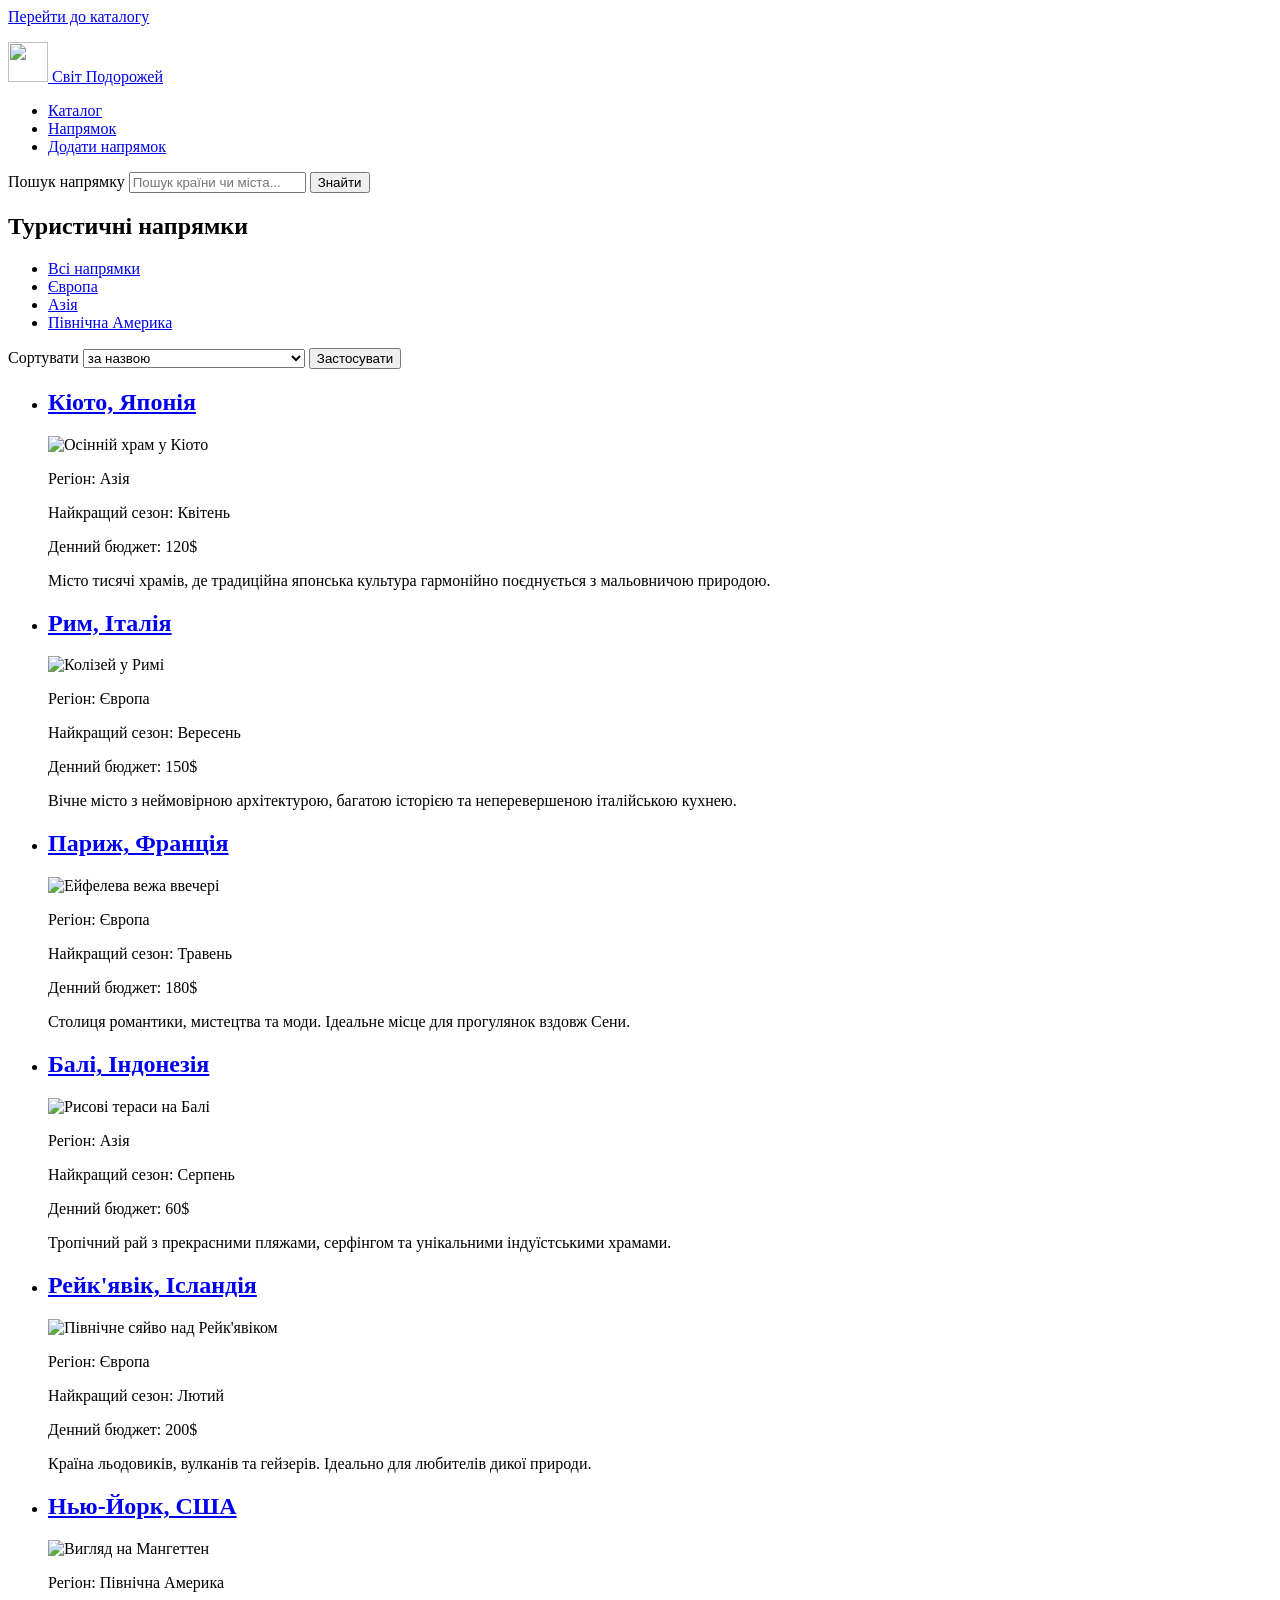
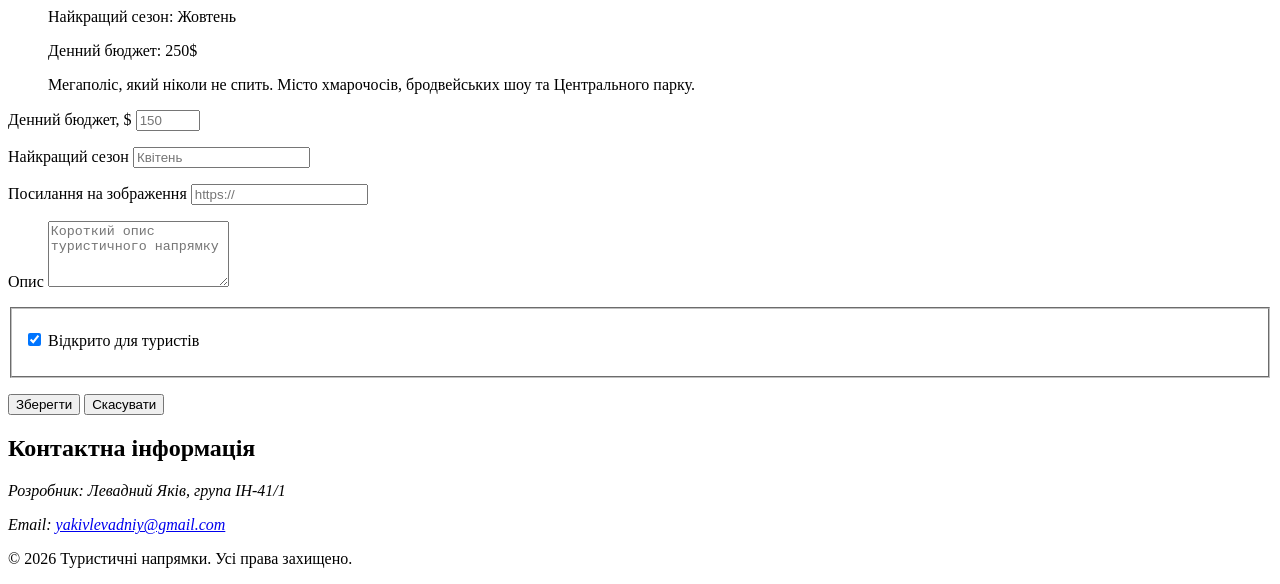
==== index.html @ 0e12ce42 "Лабораторна робота: Туристичні напрямки, Левадний Яків, ІН-41/1" ====
<!DOCTYPE html>
<html lang="uk">
<head>
    <meta charset="UTF-8">
    <title>Туристичні напрямки</title>
</head>
<body>
    <a href="#catalog">Перейти до каталогу</a>

    <header>
        <p>
            <a href="#catalog">
                <img src="images/logo.svg" width="40" height="40" alt="">
                Світ Подорожей
            </a>
        </p>

        <nav aria-label="Основна навігація">
            <ul>
                <li><a href="#catalog">Каталог</a></li>
                <li><a href="#item">Напрямок</a></li>
                <li><a href="#add">Додати напрямок</a></li>
            </ul>
        </nav>

        <search>
            <form action="#catalog" method="get" role="search">
                <label for="search">Пошук напрямку</label>
                <input 
                  id="search" 
                  name="q" 
                  type="search" 
                  placeholder="Пошук країни чи міста..." 
                  maxlength="80"
                >
                <button type="submit">Знайти</button>
            </form>
        </search>
    </header>

    <main>
        <section id="catalog" aria-labelledby="catalog-title">
            <h1 id="catalog-title">Туристичні напрямки</h1>

            <nav aria-label="Категорії каталогу">
                <ul>
                    <li><a href="#catalog" aria-current="page">Всі напрямки</a></li>
                    <li><a href="#catalog">Європа</a></li>
                    <li><a href="#catalog">Азія</a></li>
                    <li><a href="#catalog">Північна Америка</a></li>
                </ul>
            </nav>

            <form action="#catalog" method="get">
                <label for="sort">Сортувати</label>
                <select id="sort" name="sort">
                    <option value="name" selected>за назвою</option>
                    <option value="price-asc">за бюджетом: спочатку дешевші</option>
                    <option value="price-desc">за бюджетом: спочатку дорожчі</option>
                </select>
                <button type="submit">Застосувати</button>
            </form>

            <ul>
                <li>
                    <article>
                        <h2>
                            <a href="#item">Кіото, Японія</a>
                        </h2>
                        <p>
                            <img src="images/kyoto.svg" width="320" height="210" alt="Осінній храм у Кіото">
                        </p>
                        <p>Регіон: Азія</p>
                        <p>Найкращий сезон: <time datetime="2027-04">Квітень</time></p>
                        <p>Денний бюджет: <data value="120">120$</data></p>
                        <p>Місто тисячі храмів, де традиційна японська культура гармонійно поєднується з мальовничою природою.</p>
                    </article>
                </li>
                <li>
                    <article>
                        <h2>
                            <a href="#item">Рим, Італія</a>
                        </h2>
                        <p>
                            <img src="images/rome.svg" width="320" height="210" alt="Колізей у Римі">
                        </p>
                        <p>Регіон: Європа</p>
                        <p>Найкращий сезон: <time datetime="2027-09">Вересень</time></p>
                        <p>Денний бюджет: <data value="150">150$</data></p>
                        <p>Вічне місто з неймовірною архітектурою, багатою історією та неперевершеною італійською кухнею.</p>
                    </article>
                </li>
                <li>
                    <article>
                        <h2>
                            <a href="#item">Париж, Франція</a>
                        </h2>
                        <p>
                            <img src="images/paris.svg" width="320" height="210" alt="Ейфелева вежа ввечері">
                        </p>
                        <p>Регіон: Європа</p>
                        <p>Найкращий сезон: <time datetime="2027-05">Травень</time></p>
                        <p>Денний бюджет: <data value="180">180$</data></p>
                        <p>Столиця романтики, мистецтва та моди. Ідеальне місце для прогулянок вздовж Сени.</p>
                    </article>
                </li>
                <li>
                    <article>
                        <h2>
                            <a href="#item">Балі, Індонезія</a>
                        </h2>
                        <p>
                            <img src="images/bali.svg" width="320" height="210" alt="Рисові тераси на Балі">
                        </p>
                        <p>Регіон: Азія</p>
                        <p>Найкращий сезон: <time datetime="2027-08">Серпень</time></p>
                        <p>Денний бюджет: <data value="60">60$</data></p>
                        <p>Тропічний рай з прекрасними пляжами, серфінгом та унікальними індуїстськими храмами.</p>
                    </article>
                </li>
                <li>
                    <article>
                        <h2>
                            <a href="#item">Рейк'явік, Ісландія</a>
                        </h2>
                        <p>
                            <img src="images/reykjavik.svg" width="320" height="210" alt="Північне сяйво над Рейк'явіком">
                        </p>
                        <p>Регіон: Європа</p>
                        <p>Найкращий сезон: <time datetime="2027-02">Лютий</time></p>
                        <p>Денний бюджет: <data value="200">200$</data></p>
                        <p>Країна льодовиків, вулканів та гейзерів. Ідеально для любителів дикої природи.</p>
                    </article>
                </li>
                <li>
                    <article>
                        <h2>
                            <a href="#item">Нью-Йорк, США</a>
                        </h2>
                        <p>
                            <img src="images/ny.svg" width="320" height="210" alt="Вигляд на Мангеттен">
                        </p>
                        <p>Регіон: Північна Америка</p>
                        <p>Найкращий сезон: <time datetime="2027-10">Жовтень</time></p>
                        <p>Денний бюджет: <data value="250">250$</data></p>
                        <p>Мегаполіс, який ніколи не спить. Місто хмарочосів, бродвейських шоу та Центрального парку.</p>
                    </article>
                </li>
            </ul>
        </section>

        <section id="add" aria-labelledby="add-title">
            <form action="#add" method="post">
                <p>
                    <label for="price">Денний бюджет, $</label>
                    <input id="price" name="price" type="number" required min="1" max="9999" step="1" placeholder="150">
                </p>

                <p>
                    <label for="season">Найкращий сезон</label>
                    <input id="season" name="season" type="text" required maxlength="20" placeholder="Квітень" pattern="^[А-Яа-яІіЇїЄє]+$" title="Вкажіть місяць кирилицею">
                </p>

                <p>
                    <label for="image">Посилання на зображення</label>
                    <input id="image" name="image" type="url" maxlength="2048" placeholder="https://">
                </p>

                <p>
                    <label for="description">Опис</label>
                    <textarea id="description" name="description" required maxlength="300" rows="4" placeholder="Короткий опис туристичного напрямку"></textarea>
                </p>

                <fieldset>
                    <p>
                        <label>
                            <input id="available" name="available" type="checkbox" checked>
                            Відкрито для туристів
                        </label>
                    </p>
                </fieldset>

                <p>
                    <button type="submit">Зберегти</button>
                    <button type="reset">Скасувати</button>
                </p>
            </form>
        </section>
    </main>

    <footer id="contacts">
        <h2>Контактна інформація</h2>
        <address>
            <p>Розробник: Левадний Яків, група ІН-41/1</p>
            <p>Email: <a href="mailto:yakivlevadniy@gmail.com">yakivlevadniy@gmail.com</a></p>
        </address>
        <p>&copy; 2026 Туристичні напрямки. Усі права захищено.</p>
    </footer>
</body>
</html>
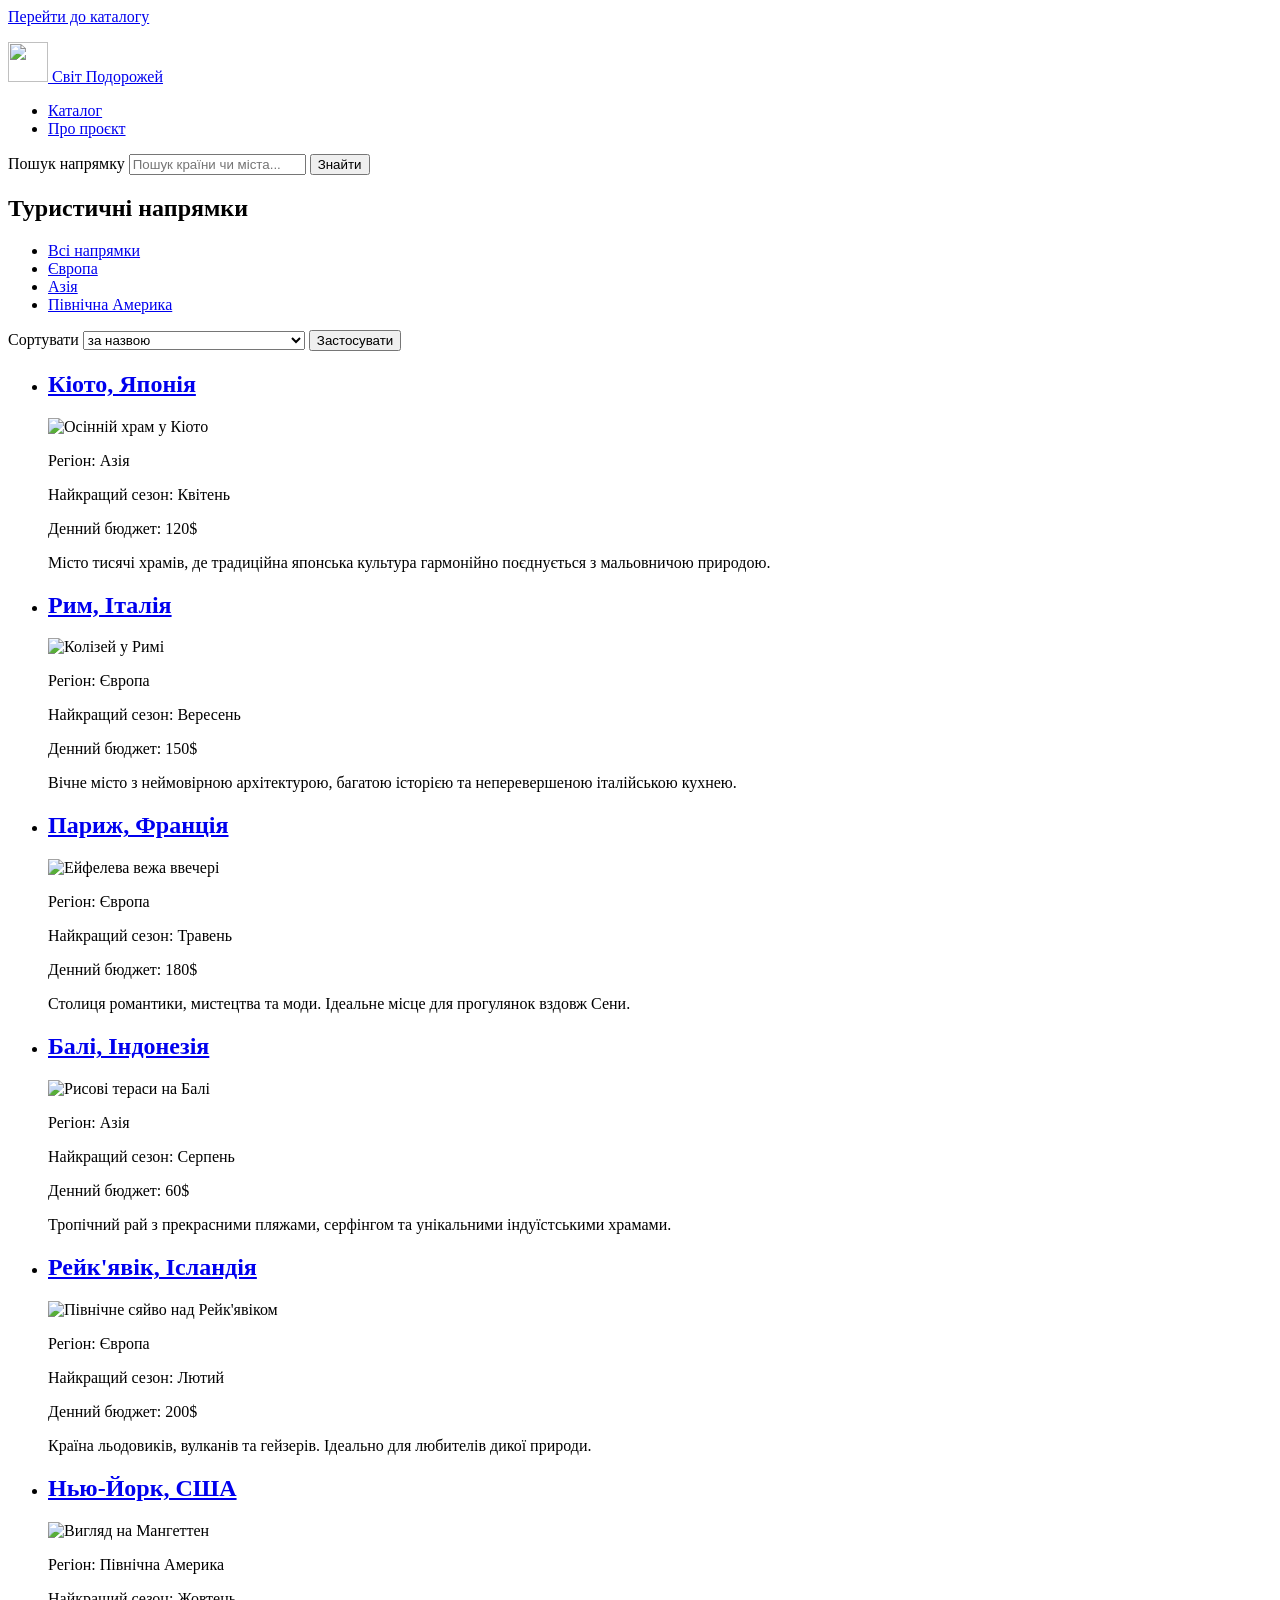
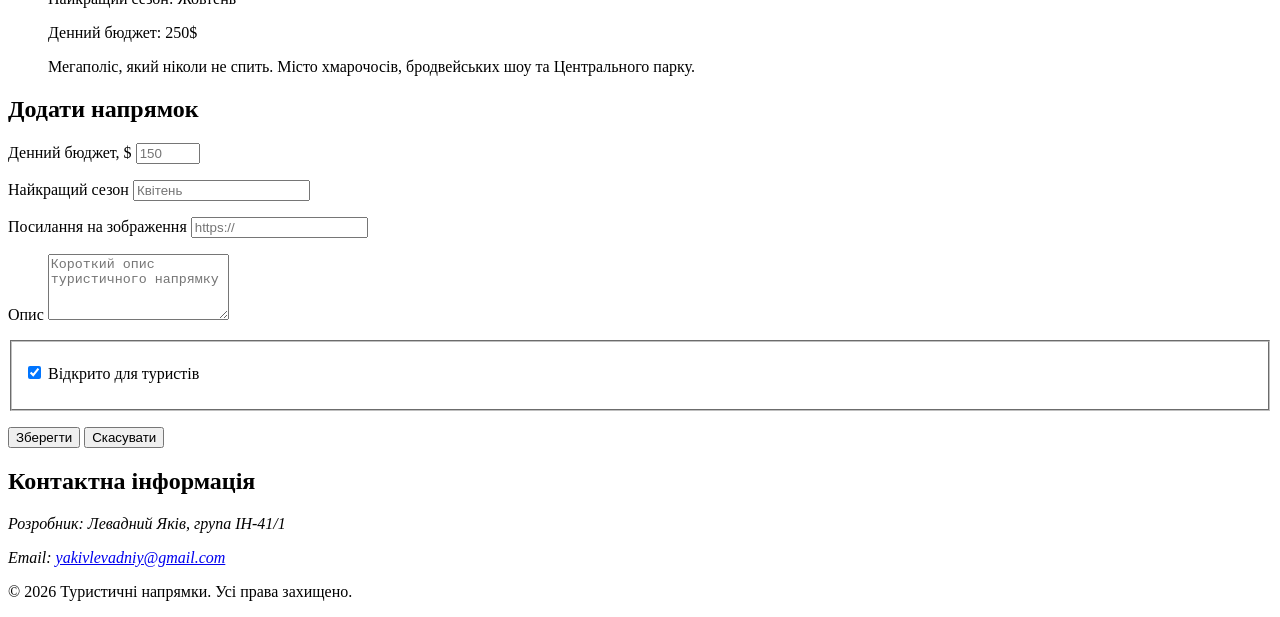
==== commit 3f3420dc: "Оновлено сторінку каталогу та додано посилання на деталі" ====
--- a/index.html
+++ b/index.html
@@ -2,14 +2,16 @@
 <html lang="uk">
 <head>
     <meta charset="UTF-8">
+    <meta name="viewport" content="width=device-width, initial-scale=1.0">
     <title>Туристичні напрямки</title>
+    <meta name="description" content="Каталог туристичних напрямків: планування подорожей, ціни та описи.">
 </head>
 <body>
     <a href="#catalog">Перейти до каталогу</a>
 
     <header>
         <p>
-            <a href="#catalog">
+            <a href="index.html">
                 <img src="images/logo.svg" width="40" height="40" alt="">
                 Світ Подорожей
             </a>
@@ -17,14 +19,13 @@
 
         <nav aria-label="Основна навігація">
             <ul>
-                <li><a href="#catalog">Каталог</a></li>
-                <li><a href="#item">Напрямок</a></li>
-                <li><a href="#add">Додати напрямок</a></li>
+                <li><a href="index.html" aria-current="page">Каталог</a></li>
+                <li><a href="about.html">Про проєкт</a></li>
             </ul>
         </nav>
 
         <search>
-            <form action="#catalog" method="get" role="search">
+            <form action="index.html" method="get" role="search">
                 <label for="search">Пошук напрямку</label>
                 <input 
                   id="search" 
@@ -65,10 +66,15 @@
                 <li>
                     <article>
                         <h2>
-                            <a href="#item">Кіото, Японія</a>
-                        </h2>
-                        <p>
-                            <img src="images/kyoto.svg" width="320" height="210" alt="Осінній храм у Кіото">
+                            <a href="details.html">Кіото, Японія</a>
+                        </h2>
+                        <p>
+                            <img src="images/kyoto-320w.jpg" 
+                                 srcset="images/kyoto-320w.jpg 320w, images/kyoto-800w.jpg 800w" 
+                                 sizes="(max-width: 600px) 320px, 800px" 
+                                 width="320" height="210" 
+                                 alt="Осінній храм у Кіото"
+                                 loading="lazy">
                         </p>
                         <p>Регіон: Азія</p>
                         <p>Найкращий сезон: <time datetime="2027-04">Квітень</time></p>
@@ -79,10 +85,15 @@
                 <li>
                     <article>
                         <h2>
-                            <a href="#item">Рим, Італія</a>
-                        </h2>
-                        <p>
-                            <img src="images/rome.svg" width="320" height="210" alt="Колізей у Римі">
+                            <a href="details.html">Рим, Італія</a>
+                        </h2>
+                        <p>
+                            <img src="images/rome-320w.jpg" 
+                                 srcset="images/rome-320w.jpg 320w, images/rome-800w.jpg 800w" 
+                                 sizes="(max-width: 600px) 320px, 800px" 
+                                 width="320" height="210" 
+                                 alt="Колізей у Римі"
+                                 loading="lazy">
                         </p>
                         <p>Регіон: Європа</p>
                         <p>Найкращий сезон: <time datetime="2027-09">Вересень</time></p>
@@ -93,10 +104,15 @@
                 <li>
                     <article>
                         <h2>
-                            <a href="#item">Париж, Франція</a>
-                        </h2>
-                        <p>
-                            <img src="images/paris.svg" width="320" height="210" alt="Ейфелева вежа ввечері">
+                            <a href="details.html">Париж, Франція</a>
+                        </h2>
+                        <p>
+                            <img src="images/paris-320w.jpg" 
+                                 srcset="images/paris-320w.jpg 320w, images/paris-800w.jpg 800w" 
+                                 sizes="(max-width: 600px) 320px, 800px" 
+                                 width="320" height="210" 
+                                 alt="Ейфелева вежа ввечері"
+                                 loading="lazy">
                         </p>
                         <p>Регіон: Європа</p>
                         <p>Найкращий сезон: <time datetime="2027-05">Травень</time></p>
@@ -107,10 +123,15 @@
                 <li>
                     <article>
                         <h2>
-                            <a href="#item">Балі, Індонезія</a>
-                        </h2>
-                        <p>
-                            <img src="images/bali.svg" width="320" height="210" alt="Рисові тераси на Балі">
+                            <a href="details.html">Балі, Індонезія</a>
+                        </h2>
+                        <p>
+                            <img src="images/bali-320w.jpg" 
+                                 srcset="images/bali-320w.jpg 320w, images/bali-800w.jpg 800w" 
+                                 sizes="(max-width: 600px) 320px, 800px" 
+                                 width="320" height="210" 
+                                 alt="Рисові тераси на Балі"
+                                 loading="lazy">
                         </p>
                         <p>Регіон: Азія</p>
                         <p>Найкращий сезон: <time datetime="2027-08">Серпень</time></p>
@@ -121,10 +142,15 @@
                 <li>
                     <article>
                         <h2>
-                            <a href="#item">Рейк'явік, Ісландія</a>
-                        </h2>
-                        <p>
-                            <img src="images/reykjavik.svg" width="320" height="210" alt="Північне сяйво над Рейк'явіком">
+                            <a href="details.html">Рейк'явік, Ісландія</a>
+                        </h2>
+                        <p>
+                            <img src="images/reykjavik-320w.jpg" 
+                                 srcset="images/reykjavik-320w.jpg 320w, images/reykjavik-800w.jpg 800w" 
+                                 sizes="(max-width: 600px) 320px, 800px" 
+                                 width="320" height="210" 
+                                 alt="Північне сяйво над Рейк'явіком"
+                                 loading="lazy">
                         </p>
                         <p>Регіон: Європа</p>
                         <p>Найкращий сезон: <time datetime="2027-02">Лютий</time></p>
@@ -135,10 +161,15 @@
                 <li>
                     <article>
                         <h2>
-                            <a href="#item">Нью-Йорк, США</a>
-                        </h2>
-                        <p>
-                            <img src="images/ny.svg" width="320" height="210" alt="Вигляд на Мангеттен">
+                            <a href="details.html">Нью-Йорк, США</a>
+                        </h2>
+                        <p>
+                            <img src="images/ny-320w.jpg" 
+                                 srcset="images/ny-320w.jpg 320w, images/ny-800w.jpg 800w" 
+                                 sizes="(max-width: 600px) 320px, 800px" 
+                                 width="320" height="210" 
+                                 alt="Вигляд на Мангеттен"
+                                 loading="lazy">
                         </p>
                         <p>Регіон: Північна Америка</p>
                         <p>Найкращий сезон: <time datetime="2027-10">Жовтень</time></p>
@@ -150,6 +181,7 @@
         </section>
 
         <section id="add" aria-labelledby="add-title">
+            <h2 id="add-title">Додати напрямок</h2>
             <form action="#add" method="post">
                 <p>
                     <label for="price">Денний бюджет, $</label>
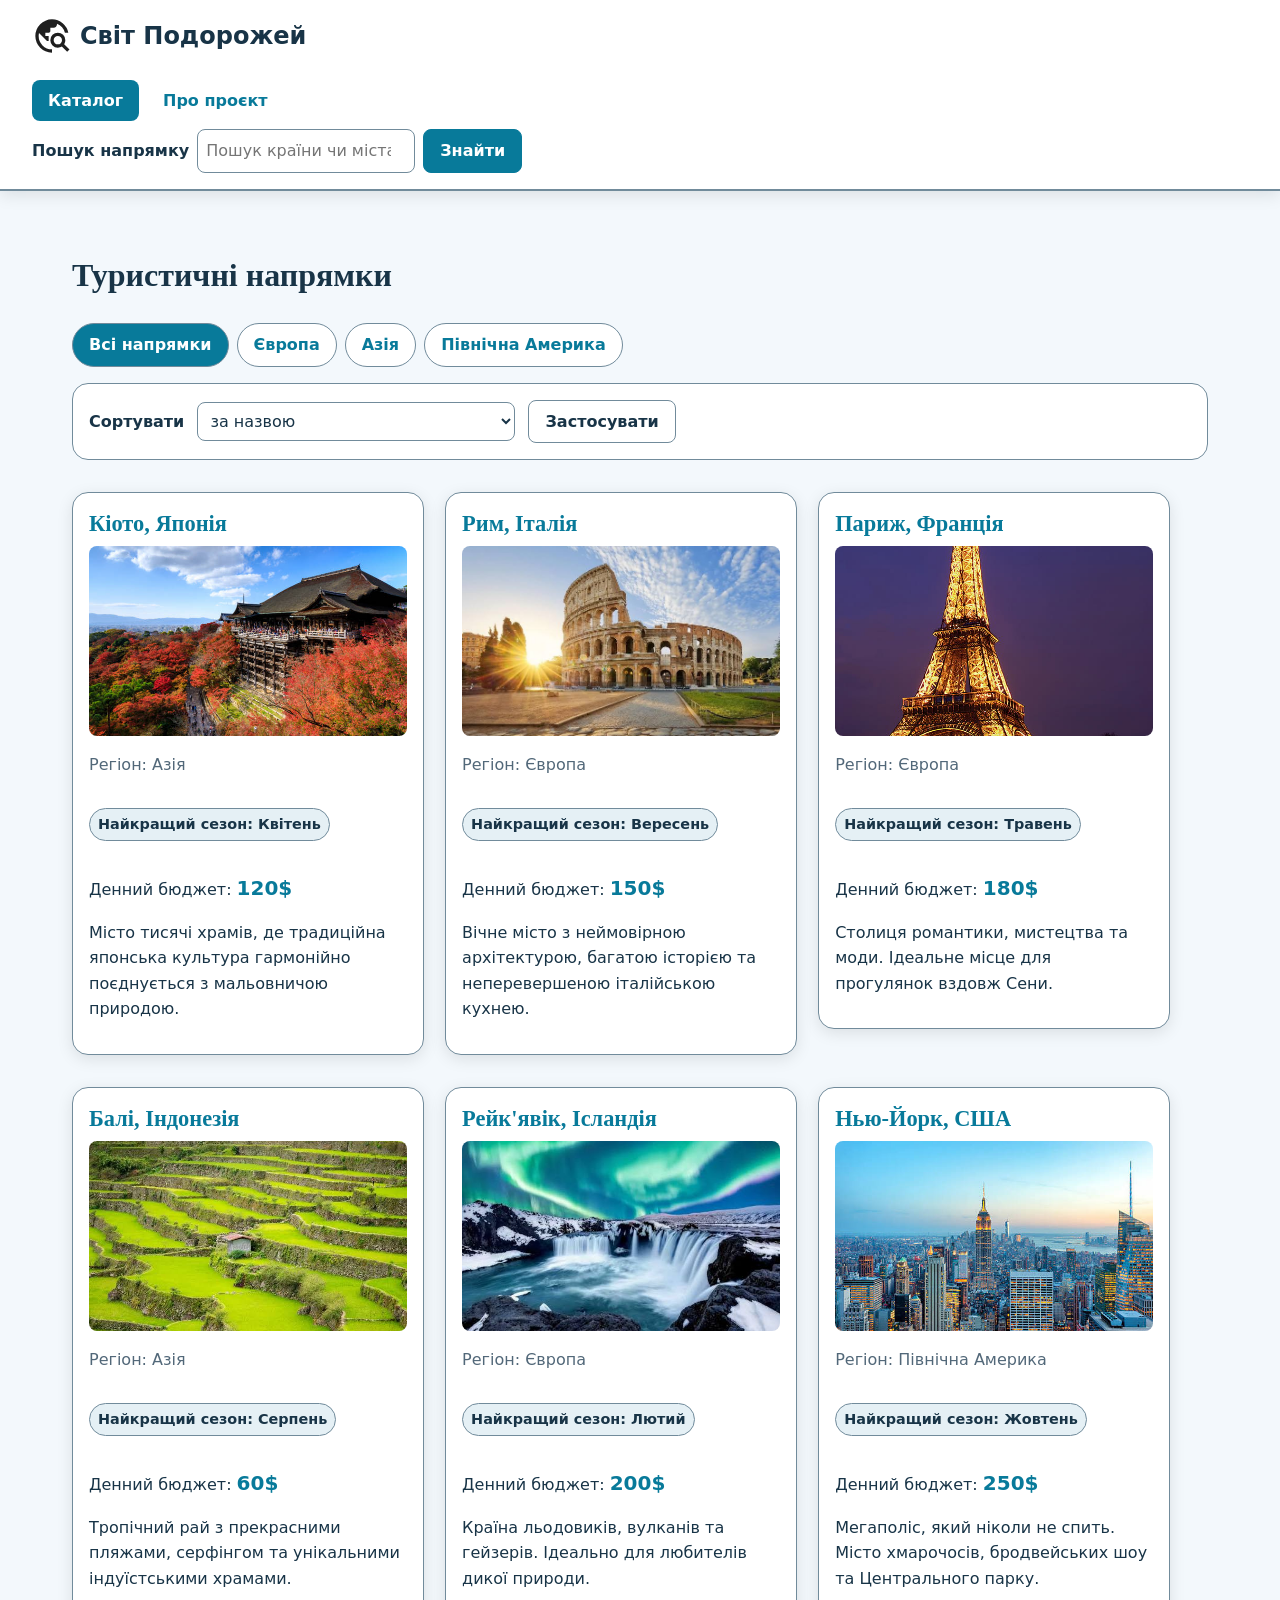
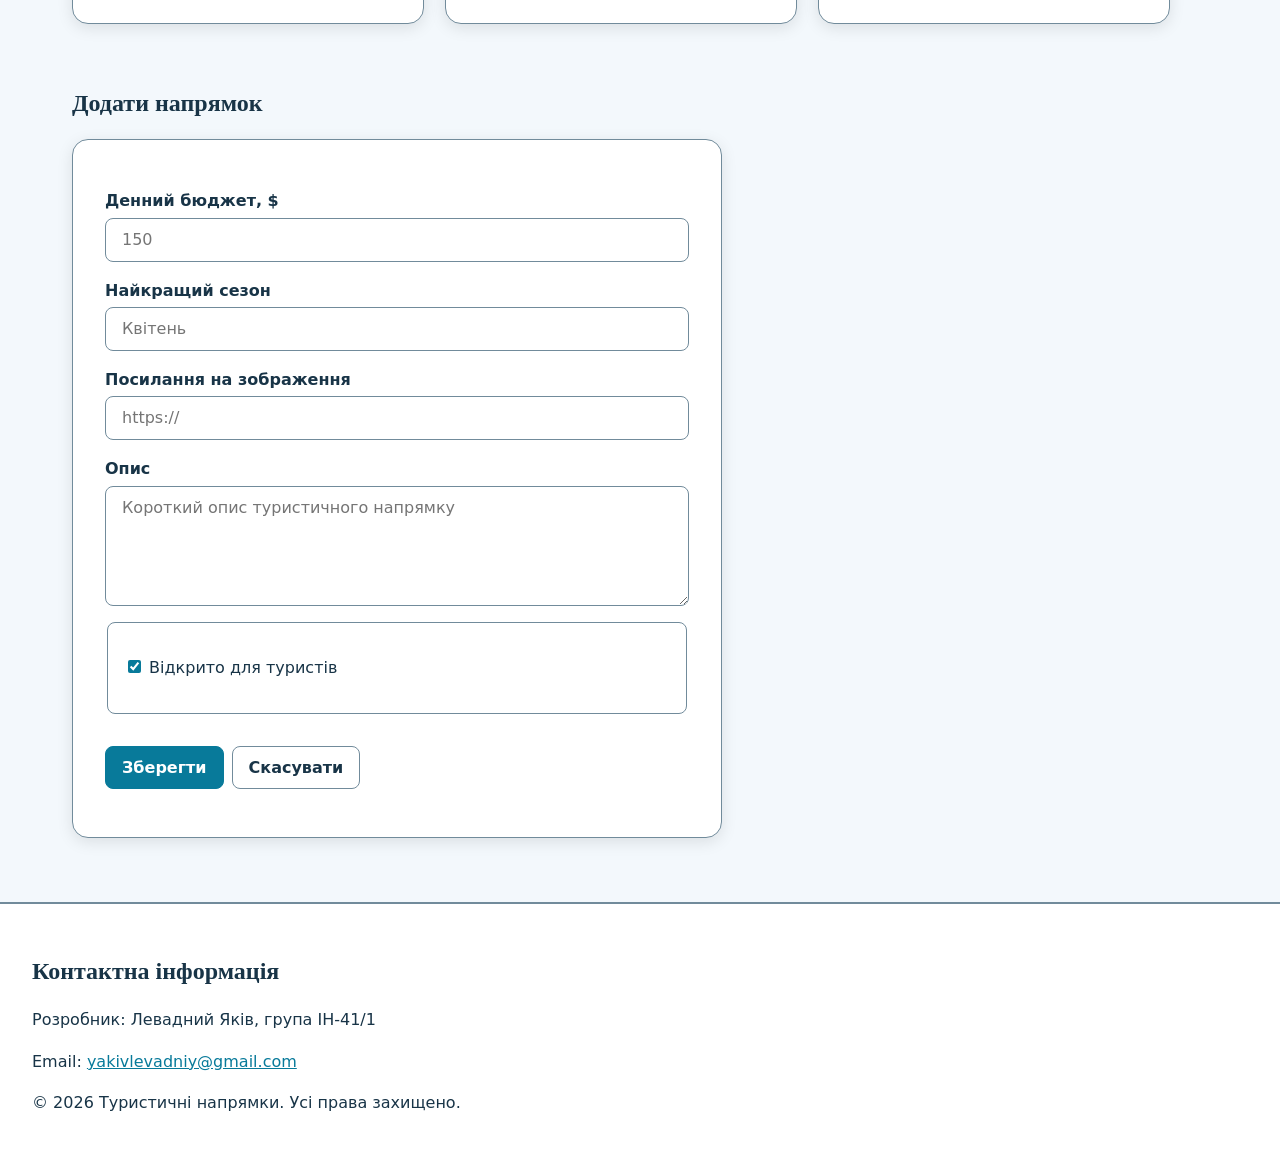
==== commit 4c16f92d: "Лабораторна робота 5: оформлення туристичного сайту за допомогою CSS" ====
--- a/index.html
+++ b/index.html
@@ -5,222 +5,313 @@
     <meta name="viewport" content="width=device-width, initial-scale=1.0">
     <title>Туристичні напрямки</title>
     <meta name="description" content="Каталог туристичних напрямків: планування подорожей, ціни та описи.">
+    <link rel="stylesheet" href="css/main.css">
 </head>
 <body>
-    <a href="#catalog">Перейти до каталогу</a>
-
-    <header>
-        <p>
-            <a href="index.html">
+    <a href="#catalog" class="skip-link">Перейти до каталогу</a>
+
+    <header class="site-header">
+        <p class="site-header__brand">
+            <a href="index.html" class="site-header__logo">
                 <img src="images/logo.svg" width="40" height="40" alt="">
                 Світ Подорожей
             </a>
         </p>
 
-        <nav aria-label="Основна навігація">
-            <ul>
-                <li><a href="index.html" aria-current="page">Каталог</a></li>
-                <li><a href="about.html">Про проєкт</a></li>
+        <nav class="site-nav" aria-label="Основна навігація">
+            <ul class="site-nav__list">
+                <li>
+                    <a href="index.html" class="site-nav__link" aria-current="page">Каталог</a>
+                </li>
+                <li>
+                    <a href="about.html" class="site-nav__link">Про проєкт</a>
+                </li>
             </ul>
         </nav>
 
-        <search>
-            <form action="index.html" method="get" role="search">
-                <label for="search">Пошук напрямку</label>
-                <input 
-                  id="search" 
-                  name="q" 
-                  type="search" 
-                  placeholder="Пошук країни чи міста..." 
-                  maxlength="80"
+        <search class="site-search">
+            <form action="index.html" method="get" role="search" class="site-search__form">
+                <label for="search" class="site-search__label">Пошук напрямку</label>
+                <input
+                    id="search"
+                    name="q"
+                    type="search"
+                    class="site-search__input"
+                    placeholder="Пошук країни чи міста..."
+                    maxlength="80"
                 >
-                <button type="submit">Знайти</button>
+                <button type="submit" class="button button--primary">Знайти</button>
             </form>
         </search>
     </header>
 
-    <main>
-        <section id="catalog" aria-labelledby="catalog-title">
+    <main class="page">
+        <section id="catalog" class="catalog" aria-labelledby="catalog-title">
             <h1 id="catalog-title">Туристичні напрямки</h1>
 
-            <nav aria-label="Категорії каталогу">
-                <ul>
-                    <li><a href="#catalog" aria-current="page">Всі напрямки</a></li>
-                    <li><a href="#catalog">Європа</a></li>
-                    <li><a href="#catalog">Азія</a></li>
-                    <li><a href="#catalog">Північна Америка</a></li>
+            <nav class="catalog-filters" aria-label="Категорії каталогу">
+                <ul class="catalog-filters__list">
+                    <li>
+                        <a href="#catalog" class="catalog-filters__link" aria-current="page">Всі напрямки</a>
+                    </li>
+                    <li>
+                        <a href="#catalog" class="catalog-filters__link">Європа</a>
+                    </li>
+                    <li>
+                        <a href="#catalog" class="catalog-filters__link">Азія</a>
+                    </li>
+                    <li>
+                        <a href="#catalog" class="catalog-filters__link">Північна Америка</a>
+                    </li>
                 </ul>
             </nav>
 
-            <form action="#catalog" method="get">
-                <label for="sort">Сортувати</label>
-                <select id="sort" name="sort">
+            <form action="#catalog" method="get" class="catalog-sort">
+                <label for="sort" class="catalog-sort__label">Сортувати</label>
+                <select id="sort" name="sort" class="catalog-sort__select">
                     <option value="name" selected>за назвою</option>
                     <option value="price-asc">за бюджетом: спочатку дешевші</option>
                     <option value="price-desc">за бюджетом: спочатку дорожчі</option>
                 </select>
-                <button type="submit">Застосувати</button>
+                <button type="submit" class="button button--secondary">Застосувати</button>
             </form>
 
-            <ul>
-                <li>
-                    <article>
-                        <h2>
-                            <a href="details.html">Кіото, Японія</a>
-                        </h2>
-                        <p>
-                            <img src="images/kyoto-320w.jpg" 
-                                 srcset="images/kyoto-320w.jpg 320w, images/kyoto-800w.jpg 800w" 
-                                 sizes="(max-width: 600px) 320px, 800px" 
-                                 width="320" height="210" 
-                                 alt="Осінній храм у Кіото"
-                                 loading="lazy">
-                        </p>
-                        <p>Регіон: Азія</p>
-                        <p>Найкращий сезон: <time datetime="2027-04">Квітень</time></p>
-                        <p>Денний бюджет: <data value="120">120$</data></p>
-                        <p>Місто тисячі храмів, де традиційна японська культура гармонійно поєднується з мальовничою природою.</p>
-                    </article>
-                </li>
-                <li>
-                    <article>
-                        <h2>
-                            <a href="details.html">Рим, Італія</a>
-                        </h2>
-                        <p>
-                            <img src="images/rome-320w.jpg" 
-                                 srcset="images/rome-320w.jpg 320w, images/rome-800w.jpg 800w" 
-                                 sizes="(max-width: 600px) 320px, 800px" 
-                                 width="320" height="210" 
-                                 alt="Колізей у Римі"
-                                 loading="lazy">
-                        </p>
-                        <p>Регіон: Європа</p>
-                        <p>Найкращий сезон: <time datetime="2027-09">Вересень</time></p>
-                        <p>Денний бюджет: <data value="150">150$</data></p>
-                        <p>Вічне місто з неймовірною архітектурою, багатою історією та неперевершеною італійською кухнею.</p>
-                    </article>
-                </li>
-                <li>
-                    <article>
-                        <h2>
-                            <a href="details.html">Париж, Франція</a>
-                        </h2>
-                        <p>
-                            <img src="images/paris-320w.jpg" 
-                                 srcset="images/paris-320w.jpg 320w, images/paris-800w.jpg 800w" 
-                                 sizes="(max-width: 600px) 320px, 800px" 
-                                 width="320" height="210" 
-                                 alt="Ейфелева вежа ввечері"
-                                 loading="lazy">
-                        </p>
-                        <p>Регіон: Європа</p>
-                        <p>Найкращий сезон: <time datetime="2027-05">Травень</time></p>
-                        <p>Денний бюджет: <data value="180">180$</data></p>
-                        <p>Столиця романтики, мистецтва та моди. Ідеальне місце для прогулянок вздовж Сени.</p>
-                    </article>
-                </li>
-                <li>
-                    <article>
-                        <h2>
-                            <a href="details.html">Балі, Індонезія</a>
-                        </h2>
-                        <p>
-                            <img src="images/bali-320w.jpg" 
-                                 srcset="images/bali-320w.jpg 320w, images/bali-800w.jpg 800w" 
-                                 sizes="(max-width: 600px) 320px, 800px" 
-                                 width="320" height="210" 
-                                 alt="Рисові тераси на Балі"
-                                 loading="lazy">
-                        </p>
-                        <p>Регіон: Азія</p>
-                        <p>Найкращий сезон: <time datetime="2027-08">Серпень</time></p>
-                        <p>Денний бюджет: <data value="60">60$</data></p>
-                        <p>Тропічний рай з прекрасними пляжами, серфінгом та унікальними індуїстськими храмами.</p>
-                    </article>
-                </li>
-                <li>
-                    <article>
-                        <h2>
-                            <a href="details.html">Рейк'явік, Ісландія</a>
-                        </h2>
-                        <p>
-                            <img src="images/reykjavik-320w.jpg" 
-                                 srcset="images/reykjavik-320w.jpg 320w, images/reykjavik-800w.jpg 800w" 
-                                 sizes="(max-width: 600px) 320px, 800px" 
-                                 width="320" height="210" 
-                                 alt="Північне сяйво над Рейк'явіком"
-                                 loading="lazy">
-                        </p>
-                        <p>Регіон: Європа</p>
-                        <p>Найкращий сезон: <time datetime="2027-02">Лютий</time></p>
-                        <p>Денний бюджет: <data value="200">200$</data></p>
-                        <p>Країна льодовиків, вулканів та гейзерів. Ідеально для любителів дикої природи.</p>
-                    </article>
-                </li>
-                <li>
-                    <article>
-                        <h2>
-                            <a href="details.html">Нью-Йорк, США</a>
-                        </h2>
-                        <p>
-                            <img src="images/ny-320w.jpg" 
-                                 srcset="images/ny-320w.jpg 320w, images/ny-800w.jpg 800w" 
-                                 sizes="(max-width: 600px) 320px, 800px" 
-                                 width="320" height="210" 
-                                 alt="Вигляд на Мангеттен"
-                                 loading="lazy">
-                        </p>
-                        <p>Регіон: Північна Америка</p>
-                        <p>Найкращий сезон: <time datetime="2027-10">Жовтень</time></p>
-                        <p>Денний бюджет: <data value="250">250$</data></p>
-                        <p>Мегаполіс, який ніколи не спить. Місто хмарочосів, бродвейських шоу та Центрального парку.</p>
+            <ul class="catalog__list">
+                <li class="catalog__item">
+                    <article class="card">
+                        <h2 class="card__title">
+                            <a href="details.html" class="card__title-link">Кіото, Японія</a>
+                        </h2>
+
+                        <p class="card__media">
+                            <img
+                                src="images/kyoto-320w.jpg"
+                                srcset="images/kyoto-320w.jpg 320w, images/kyoto-800w.jpg 800w"
+                                sizes="(max-width: 600px) 320px, 800px"
+                                width="320"
+                                height="210"
+                                alt="Осінній храм у Кіото"
+                                loading="lazy"
+                            >
+                        </p>
+
+                        <p class="card__region">Регіон: Азія</p>
+                        <p class="card__badge">Найкращий сезон: <time datetime="2027-04">Квітень</time></p>
+                        <p class="card__meta">Денний бюджет: <data class="card__price" value="120">120$</data></p>
+                        <p class="card__description">Місто тисячі храмів, де традиційна японська культура гармонійно поєднується з мальовничою природою.</p>
+                    </article>
+                </li>
+
+                <li class="catalog__item">
+                    <article class="card">
+                        <h2 class="card__title">
+                            <a href="details.html" class="card__title-link">Рим, Італія</a>
+                        </h2>
+
+                        <p class="card__media">
+                            <img
+                                src="images/rome-320w.jpg"
+                                srcset="images/rome-320w.jpg 320w, images/rome-800w.jpg 800w"
+                                sizes="(max-width: 600px) 320px, 800px"
+                                width="320"
+                                height="210"
+                                alt="Колізей у Римі"
+                                loading="lazy"
+                            >
+                        </p>
+
+                        <p class="card__region">Регіон: Європа</p>
+                        <p class="card__badge">Найкращий сезон: <time datetime="2027-09">Вересень</time></p>
+                        <p class="card__meta">Денний бюджет: <data class="card__price" value="150">150$</data></p>
+                        <p class="card__description">Вічне місто з неймовірною архітектурою, багатою історією та неперевершеною італійською кухнею.</p>
+                    </article>
+                </li>
+
+                <li class="catalog__item">
+                    <article class="card">
+                        <h2 class="card__title">
+                            <a href="details.html" class="card__title-link">Париж, Франція</a>
+                        </h2>
+
+                        <p class="card__media">
+                            <img
+                                src="images/paris-320w.jpg"
+                                srcset="images/paris-320w.jpg 320w, images/paris-800w.jpg 800w"
+                                sizes="(max-width: 600px) 320px, 800px"
+                                width="320"
+                                height="210"
+                                alt="Ейфелева вежа ввечері"
+                                loading="lazy"
+                            >
+                        </p>
+
+                        <p class="card__region">Регіон: Європа</p>
+                        <p class="card__badge">Найкращий сезон: <time datetime="2027-05">Травень</time></p>
+                        <p class="card__meta">Денний бюджет: <data class="card__price" value="180">180$</data></p>
+                        <p class="card__description">Столиця романтики, мистецтва та моди. Ідеальне місце для прогулянок вздовж Сени.</p>
+                    </article>
+                </li>
+
+                <li class="catalog__item">
+                    <article class="card">
+                        <h2 class="card__title">
+                            <a href="details.html" class="card__title-link">Балі, Індонезія</a>
+                        </h2>
+
+                        <p class="card__media">
+                            <img
+                                src="images/bali-320w.jpg"
+                                srcset="images/bali-320w.jpg 320w, images/bali-800w.jpg 800w"
+                                sizes="(max-width: 600px) 320px, 800px"
+                                width="320"
+                                height="210"
+                                alt="Рисові тераси на Балі"
+                                loading="lazy"
+                            >
+                        </p>
+
+                        <p class="card__region">Регіон: Азія</p>
+                        <p class="card__badge">Найкращий сезон: <time datetime="2027-08">Серпень</time></p>
+                        <p class="card__meta">Денний бюджет: <data class="card__price" value="60">60$</data></p>
+                        <p class="card__description">Тропічний рай з прекрасними пляжами, серфінгом та унікальними індуїстськими храмами.</p>
+                    </article>
+                </li>
+
+                <li class="catalog__item">
+                    <article class="card">
+                        <h2 class="card__title">
+                            <a href="details.html" class="card__title-link">Рейк'явік, Ісландія</a>
+                        </h2>
+
+                        <p class="card__media">
+                            <img
+                                src="images/reykjavik-320w.jpg"
+                                srcset="images/reykjavik-320w.jpg 320w, images/reykjavik-800w.jpg 800w"
+                                sizes="(max-width: 600px) 320px, 800px"
+                                width="320"
+                                height="210"
+                                alt="Північне сяйво над Рейк'явіком"
+                                loading="lazy"
+                            >
+                        </p>
+
+                        <p class="card__region">Регіон: Європа</p>
+                        <p class="card__badge">Найкращий сезон: <time datetime="2027-02">Лютий</time></p>
+                        <p class="card__meta">Денний бюджет: <data class="card__price" value="200">200$</data></p>
+                        <p class="card__description">Країна льодовиків, вулканів та гейзерів. Ідеально для любителів дикої природи.</p>
+                    </article>
+                </li>
+
+                <li class="catalog__item">
+                    <article class="card">
+                        <h2 class="card__title">
+                            <a href="details.html" class="card__title-link">Нью-Йорк, США</a>
+                        </h2>
+
+                        <p class="card__media">
+                            <img
+                                src="images/ny-320w.jpg"
+                                srcset="images/ny-320w.jpg 320w, images/ny-800w.jpg 800w"
+                                sizes="(max-width: 600px) 320px, 800px"
+                                width="320"
+                                height="210"
+                                alt="Вигляд на Мангеттен"
+                                loading="lazy"
+                            >
+                        </p>
+
+                        <p class="card__region">Регіон: Північна Америка</p>
+                        <p class="card__badge">Найкращий сезон: <time datetime="2027-10">Жовтень</time></p>
+                        <p class="card__meta">Денний бюджет: <data class="card__price" value="250">250$</data></p>
+                        <p class="card__description">Мегаполіс, який ніколи не спить. Місто хмарочосів, бродвейських шоу та Центрального парку.</p>
                     </article>
                 </li>
             </ul>
         </section>
 
-        <section id="add" aria-labelledby="add-title">
+        <section id="add" class="catalog-add" aria-labelledby="add-title">
             <h2 id="add-title">Додати напрямок</h2>
-            <form action="#add" method="post">
-                <p>
-                    <label for="price">Денний бюджет, $</label>
-                    <input id="price" name="price" type="number" required min="1" max="9999" step="1" placeholder="150">
-                </p>
-
-                <p>
-                    <label for="season">Найкращий сезон</label>
-                    <input id="season" name="season" type="text" required maxlength="20" placeholder="Квітень" pattern="^[А-Яа-яІіЇїЄє]+$" title="Вкажіть місяць кирилицею">
-                </p>
-
-                <p>
-                    <label for="image">Посилання на зображення</label>
-                    <input id="image" name="image" type="url" maxlength="2048" placeholder="https://">
-                </p>
-
-                <p>
-                    <label for="description">Опис</label>
-                    <textarea id="description" name="description" required maxlength="300" rows="4" placeholder="Короткий опис туристичного напрямку"></textarea>
-                </p>
-
-                <fieldset>
-                    <p>
-                        <label>
-                            <input id="available" name="available" type="checkbox" checked>
+
+            <form action="#add" method="post" class="form">
+                <p class="form__field">
+                    <label for="price" class="form__label">Денний бюджет, $</label>
+                    <input
+                        id="price"
+                        name="price"
+                        type="number"
+                        class="form__input"
+                        required
+                        min="1"
+                        max="9999"
+                        step="1"
+                        placeholder="150"
+                    >
+                </p>
+
+                <p class="form__field">
+                    <label for="season" class="form__label">Найкращий сезон</label>
+                    <input
+                        id="season"
+                        name="season"
+                        type="text"
+                        class="form__input"
+                        required
+                        maxlength="20"
+                        placeholder="Квітень"
+                        pattern="^[А-Яа-яІіЇїЄє]+$"
+                        title="Вкажіть місяць кирилицею"
+                    >
+                </p>
+
+                <p class="form__field">
+                    <label for="image" class="form__label">Посилання на зображення</label>
+                    <input
+                        id="image"
+                        name="image"
+                        type="url"
+                        class="form__input"
+                        maxlength="2048"
+                        placeholder="https://"
+                    >
+                </p>
+
+                <p class="form__field">
+                    <label for="description" class="form__label">Опис</label>
+                    <textarea
+                        id="description"
+                        name="description"
+                        class="form__input"
+                        required
+                        maxlength="300"
+                        rows="4"
+                        placeholder="Короткий опис туристичного напрямку"
+                    ></textarea>
+                </p>
+
+                <fieldset class="form__fieldset">
+                    <p class="form__field">
+                        <label class="form__checkbox-label">
+                            <input
+                                id="available"
+                                name="available"
+                                type="checkbox"
+                                class="form__checkbox"
+                                checked
+                            >
                             Відкрито для туристів
                         </label>
                     </p>
                 </fieldset>
 
-                <p>
-                    <button type="submit">Зберегти</button>
-                    <button type="reset">Скасувати</button>
+                <p class="form__actions">
+                    <button type="submit" class="button button--primary">Зберегти</button>
+                    <button type="reset" class="button">Скасувати</button>
                 </p>
             </form>
         </section>
     </main>
 
-    <footer id="contacts">
+    <footer id="contacts" class="site-footer">
         <h2>Контактна інформація</h2>
         <address>
             <p>Розробник: Левадний Яків, група ІН-41/1</p>
@@ -229,4 +320,4 @@
         <p>&copy; 2026 Туристичні напрямки. Усі права захищено.</p>
     </footer>
 </body>
-</html>+</html>
--- a/css/main.css
+++ b/css/main.css
@@ -0,0 +1,920 @@
+/* Лабораторна №5. Варіант 6 — Світ Подорожей */
+
+@layer reset, base, components, utilities;
+
+/* 1. Скидання стандартних стилів */
+@layer reset {
+    *, *::before, *::after {
+        box-sizing: border-box;
+    }
+
+    body {
+        margin: 0;
+    }
+
+    img, video {
+        max-inline-size: 100%;
+        block-size: auto;
+    }
+
+    button, input, select, textarea {
+        font: inherit;
+    }
+}
+
+/* 2. Дизайн-токени та базові стилі */
+@layer base {
+    :root {
+        color-scheme: light dark;
+
+        --color-bg: #f3f8fc;
+        --color-surface: #ffffff;
+        --color-text: #183447;
+        --color-text-muted: #526879;
+        --color-accent: #087a9a;
+        --color-accent-hover: #065c75;
+        --color-on-accent: #ffffff;
+        --color-border: #718b9b;
+        --color-focus: #a65400;
+        --color-error: #b42318;
+        --color-row: #e5f0f5;
+
+        --font-body: system-ui, Arial, sans-serif;
+        --font-heading: Georgia, serif;
+
+        --space-xs: 0.25rem;
+        --space-s: 0.5rem;
+        --space-m: 1rem;
+        --space-l: 2rem;
+
+        --radius-s: 0.5rem;
+        --radius-m: 1rem;
+        --radius-l: 2rem;
+
+        --shadow-card: 0 4px 16px rgb(0 0 0 / 10%);
+    }
+
+    body {
+        min-block-size: 100vh;
+        background: var(--color-bg);
+        color: var(--color-text);
+        font-family: var(--font-body);
+        line-height: 1.6;
+    }
+
+    h1, h2, h3 {
+        font-family: var(--font-heading);
+        line-height: 1.3;
+    }
+
+    h1 {
+        font-size: 2rem;
+    }
+
+    a {
+        color: var(--color-accent);
+    }
+
+    a:hover {
+        color: var(--color-accent-hover);
+    }
+
+    :focus-visible {
+        outline: 3px solid var(--color-focus);
+        outline-offset: 3px;
+    }
+
+    p {
+        max-inline-size: 75ch;
+    }
+
+    figure {
+        margin-inline: 0;
+    }
+
+    figcaption, .form__hint {
+        color: var(--color-text-muted);
+    }
+
+    address {
+        font-style: normal;
+    }
+
+    @media (prefers-color-scheme: dark) {
+        :root {
+            --color-bg: #101b26;
+            --color-surface: #1c2c3b;
+            --color-text: #f2f7fb;
+            --color-text-muted: #b6c8d6;
+            --color-accent: #68d6e6;
+            --color-accent-hover: #a5eaf2;
+            --color-on-accent: #10232e;
+            --color-border: #91a9b8;
+            --color-focus: #ffbf47;
+            --color-error: #ff9c91;
+            --color-row: #283d4d;
+            --shadow-card: 0 4px 18px rgb(0 0 0 / 30%);
+        }
+    }
+}
+
+/* 3. Компоненти */
+@layer components {
+
+    /* Доступність */
+    .skip-link {
+        position: fixed;
+        z-index: 100;
+        top: 0.5rem;
+        left: 0.5rem;
+        padding: var(--space-s) var(--space-m);
+        background: var(--color-accent);
+        color: var(--color-on-accent);
+        border-radius: var(--radius-s);
+        transform: translateY(-200%);
+    }
+
+    .skip-link:focus-visible {
+        transform: translateY(0);
+        color: var(--color-on-accent);
+    }
+
+    /* Шапка */
+    .site-header {
+        padding: var(--space-m) var(--space-l);
+        background: var(--color-surface);
+        border-bottom: 2px solid var(--color-border);
+        box-shadow: var(--shadow-card);
+    }
+
+    .site-header__brand {
+        margin: 0 0 var(--space-m);
+    }
+
+    .site-header__logo {
+        display: inline-flex;
+        align-items: center;
+        gap: var(--space-s);
+        color: var(--color-text);
+        font-size: 1.5rem;
+        font-weight: 700;
+        text-decoration: none;
+    }
+
+    .site-header__logo:hover {
+        color: var(--color-accent);
+    }
+
+    .site-nav__list {
+        display: flex;
+        flex-wrap: wrap;
+        gap: var(--space-s);
+        margin: 0;
+        padding: 0;
+        list-style: none;
+    }
+
+    .site-nav__link {
+        display: inline-block;
+        padding: var(--space-s) var(--space-m);
+        border-radius: var(--radius-s);
+        text-decoration: none;
+        font-weight: 600;
+    }
+
+    .site-nav__link:hover {
+        background: var(--color-row);
+    }
+
+    .site-nav__link[aria-current="page"] {
+        background: var(--color-accent);
+        color: var(--color-on-accent);
+    }
+
+    .site-search__form {
+        display: flex;
+        flex-wrap: wrap;
+        align-items: center;
+        gap: var(--space-s);
+        margin-top: var(--space-s);
+    }
+
+    .site-search__label {
+        font-weight: 600;
+    }
+
+    .site-search__input {
+        padding: var(--space-s);
+        border: 1px solid var(--color-border);
+        border-radius: var(--radius-s);
+        background: var(--color-surface);
+        color: var(--color-text);
+    }
+
+    /* Основна сторінка та підвал */
+    .page {
+        width: 100%;
+        max-width: 1200px;
+        margin-inline: auto;
+        padding: var(--space-l);
+    }
+
+    .site-footer {
+        margin-top: var(--space-l);
+        padding: var(--space-l);
+        background: var(--color-surface);
+        border-top: 2px solid var(--color-border);
+    }
+
+    .site-footer__list {
+        display: flex;
+        flex-wrap: wrap;
+        gap: var(--space-m);
+        padding: 0;
+        list-style: none;
+    }
+
+    .site-footer__copy {
+        color: var(--color-text-muted);
+    }
+
+    /* Кнопки */
+    .button {
+        display: inline-block;
+        padding: var(--space-s) var(--space-m);
+        border: 1px solid var(--color-border);
+        border-radius: var(--radius-s);
+        background: var(--color-surface);
+        color: var(--color-text);
+        font-weight: 600;
+        text-decoration: none;
+        cursor: pointer;
+    }
+
+    .button:hover {
+        background: var(--color-row);
+    }
+
+    .button--primary {
+        background: var(--color-accent);
+        color: var(--color-on-accent);
+        border-color: var(--color-accent);
+    }
+
+    .button--primary:hover {
+        background: var(--color-accent-hover);
+        color: var(--color-on-accent);
+    }
+
+    .button--secondary:hover {
+        background: var(--color-row);
+    }
+
+    /* Каталог */
+    .catalog {
+        margin-block: var(--space-l);
+    }
+
+    .catalog__intro {
+        color: var(--color-text-muted);
+        font-size: 1.1rem;
+    }
+
+    .catalog__list {
+        list-style: none;
+        padding: 0;
+        margin: var(--space-l) 0;
+    }
+
+    .catalog__item {
+        display: inline-block;
+        vertical-align: top;
+        width: min(100%, 22rem);
+        margin: 0 var(--space-m) var(--space-l) 0;
+    }
+
+    .card {
+        padding: var(--space-m);
+        background: var(--color-surface);
+        border: 1px solid var(--color-border);
+        border-radius: var(--radius-m);
+        box-shadow: var(--shadow-card);
+    }
+
+    .card__media {
+        margin: 0 0 var(--space-m);
+    }
+
+    .card__media img {
+        display: block;
+        width: 100%;
+        height: 190px;
+        object-fit: cover;
+        object-position: center;
+        border-radius: var(--radius-s);
+    }
+
+    .card__title {
+        margin: 0 0 var(--space-s);
+        font-size: 1.4rem;
+    }
+
+    .card__title-link {
+        text-decoration: none;
+    }
+
+    .card__title-link:hover {
+        text-decoration: underline;
+    }
+
+    .card__region {
+        color: var(--color-text-muted);
+    }
+
+    .card__badge {
+        display: inline-block;
+        padding: var(--space-xs) var(--space-s);
+        background: var(--color-row);
+        color: var(--color-text);
+        border: 1px solid var(--color-border);
+        border-radius: var(--radius-l);
+        font-size: 0.9rem;
+        font-weight: 600;
+    }
+
+    .card__price {
+        color: var(--color-accent);
+        font-size: 1.25rem;
+        font-weight: 700;
+    }
+
+    .card__description {
+        margin-block: var(--space-m);
+    }
+
+    .card__actions {
+        margin-top: var(--space-m);
+    }
+
+    .catalog-filters__list {
+        display: flex;
+        flex-wrap: wrap;
+        gap: var(--space-s);
+        list-style: none;
+        padding: 0;
+        margin: var(--space-m) 0;
+    }
+
+    .catalog-filters__link {
+        display: inline-block;
+        padding: var(--space-s) var(--space-m);
+        background: var(--color-surface);
+        border: 1px solid var(--color-border);
+        border-radius: var(--radius-l);
+        font-weight: 600;
+        text-decoration: none;
+    }
+
+    .catalog-filters__link:hover {
+        background: var(--color-row);
+    }
+
+    .catalog-filters__link[aria-current="page"] {
+        background: var(--color-accent);
+        color: var(--color-on-accent);
+    }
+
+    .catalog-sort {
+        margin: var(--space-m) 0 var(--space-l);
+        padding: var(--space-m);
+        background: var(--color-surface);
+        border: 1px solid var(--color-border);
+        border-radius: var(--radius-m);
+    }
+
+    .catalog-sort__label {
+        margin-right: var(--space-s);
+        font-weight: 600;
+    }
+
+    .catalog-sort__select {
+        max-width: 100%;
+        padding: var(--space-s);
+        border: 1px solid var(--color-border);
+        border-radius: var(--radius-s);
+        background: var(--color-surface);
+        color: var(--color-text);
+        margin-right: var(--space-s);
+    }
+
+    /* Хлібні крихти */
+    .breadcrumbs {
+        margin-bottom: var(--space-m);
+    }
+
+    .breadcrumbs__list {
+        list-style: none;
+        padding: 0;
+        margin: 0;
+    }
+
+    .breadcrumbs__item {
+        display: inline;
+    }
+
+    .breadcrumbs__item + .breadcrumbs__item::before {
+        content: " / ";
+        color: var(--color-text-muted);
+        margin: 0 var(--space-s);
+    }
+
+    .breadcrumbs__item[aria-current="page"] {
+        font-weight: 700;
+    }
+
+    /* Навігація сторінки Кіото */
+    .toc {
+        padding: var(--space-m);
+        margin-bottom: var(--space-l);
+        background: var(--color-surface);
+        border: 1px solid var(--color-border);
+        border-radius: var(--radius-m);
+    }
+
+    .toc__title {
+        margin-top: 0;
+        font-weight: 700;
+    }
+
+    .toc__list {
+        margin: 0;
+        padding-left: var(--space-l);
+    }
+
+    .toc__link {
+        text-underline-offset: 3px;
+    }
+
+    .destination__title {
+        margin-bottom: var(--space-l);
+    }
+
+    .destination__section {
+        margin-bottom: var(--space-l);
+    }
+
+    .destination__figure {
+        max-width: 800px;
+        margin: 0 0 var(--space-m);
+    }
+
+    .destination__figure img {
+        display: block;
+        width: 100%;
+        height: auto;
+        border-radius: var(--radius-m);
+        box-shadow: var(--shadow-card);
+    }
+
+    .destination__caption {
+        padding-top: var(--space-s);
+        color: var(--color-text-muted);
+        font-size: 0.9rem;
+    }
+
+    .specs {
+        max-width: 700px;
+        padding: var(--space-m);
+        background: var(--color-surface);
+        border: 1px solid var(--color-border);
+        border-radius: var(--radius-m);
+        box-shadow: var(--shadow-card);
+    }
+
+    .specs__term {
+        margin-top: var(--space-s);
+        font-weight: 700;
+        color: var(--color-text-muted);
+    }
+
+    .specs__value {
+        margin: 0 0 var(--space-m);
+        padding-bottom: var(--space-s);
+        border-bottom: 1px solid var(--color-row);
+    }
+
+    .specs__value:last-child {
+        margin-bottom: 0;
+        border-bottom: 0;
+    }
+
+    .specs__price {
+        color: var(--color-accent);
+        font-size: 1.25rem;
+        font-weight: 700;
+    }
+
+    /* Таблиці */
+    .table-wrapper {
+        max-width: 100%;
+        overflow-x: auto;
+        border-radius: var(--radius-m);
+    }
+
+    .data-table {
+        width: 100%;
+        max-width: 100%;
+        border-collapse: collapse;
+        background: var(--color-surface);
+        border: 1px solid var(--color-border);
+    }
+
+    .data-table caption {
+        padding: var(--space-s);
+        font-weight: 700;
+        text-align: left;
+    }
+
+    .data-table th,
+    .data-table td {
+        padding: var(--space-s) var(--space-m);
+        border: 1px solid var(--color-border);
+        text-align: left;
+    }
+
+    .data-table thead {
+        background: var(--color-accent);
+        color: var(--color-on-accent);
+    }
+
+    .data-table tbody tr:nth-child(even) {
+        background: var(--color-row);
+    }
+
+    .data-table td.data-table__number {
+        text-align: right;
+        font-variant-numeric: tabular-nums;
+    }
+
+    /* Форми */
+    .form {
+        max-width: 650px;
+        padding: var(--space-l);
+        background: var(--color-surface);
+        border: 1px solid var(--color-border);
+        border-radius: var(--radius-m);
+        box-shadow: var(--shadow-card);
+    }
+
+    .form__field {
+        margin-bottom: var(--space-m);
+    }
+
+    .form__label {
+        display: block;
+        margin-bottom: var(--space-xs);
+        font-weight: 600;
+    }
+
+    .form__input {
+        display: block;
+        width: 100%;
+        max-width: 100%;
+        padding: var(--space-s) var(--space-m);
+        border: 1px solid var(--color-border);
+        border-radius: var(--radius-s);
+        background: var(--color-surface);
+        color: var(--color-text);
+    }
+
+    textarea.form__input {
+        resize: vertical;
+    }
+
+    .form__input:hover {
+        border-color: var(--color-accent);
+    }
+
+    .form__input:focus-visible {
+        outline: 3px solid var(--color-focus);
+        outline-offset: 2px;
+        border-color: var(--color-focus);
+    }
+
+    .form__input:user-invalid {
+        border: 2px solid var(--color-error);
+    }
+
+    .form__field:has(.form__input:user-invalid)
+    > .form__label::after {
+        content: " — перевірте значення";
+        color: var(--color-error);
+        font-size: 0.85rem;
+    }
+
+    .form__fieldset {
+        min-width: 0;
+        margin-bottom: var(--space-m);
+        padding: var(--space-m);
+        border: 1px solid var(--color-border);
+        border-radius: var(--radius-s);
+    }
+
+    .form__legend {
+        padding: 0 var(--space-s);
+        font-weight: 700;
+    }
+
+    .form__hint {
+        margin-top: 0;
+        font-size: 0.9rem;
+        color: var(--color-text-muted);
+    }
+
+    .form__choice {
+        display: inline-flex;
+        align-items: center;
+        gap: var(--space-s);
+        cursor: pointer;
+    }
+
+    .form__checkbox,
+    .form__radio {
+        accent-color: var(--color-accent);
+    }
+
+    .form__actions {
+        display: flex;
+        flex-wrap: wrap;
+        gap: var(--space-s);
+        margin-top: var(--space-l);
+    }
+
+    .form__checkbox:user-invalid,
+    .form__radio:user-invalid {
+        outline: 2px solid var(--color-error);
+        outline-offset: 2px;
+    }
+
+    /* Сторінка "Про проєкт" */
+    .about__section,
+    .panel {
+        max-width: 850px;
+        margin: 0 auto var(--space-l);
+        padding: var(--space-l);
+        background: var(--color-surface);
+        border: 1px solid var(--color-border);
+        border-radius: var(--radius-m);
+        box-shadow: var(--shadow-card);
+    }
+
+    .about__section h2,
+    .panel h2 {
+        margin-top: 0;
+    }
+
+    .about__section li,
+    .panel li {
+        margin-bottom: var(--space-s);
+    }
+
+    .page:has(.about__section) > h1,
+    .page:has(.about__section) > p {
+        max-width: 850px;
+        margin-inline: auto;
+    }
+
+    .faq {
+        max-width: 850px;
+        margin: var(--space-l) auto;
+    }
+
+    .faq__item {
+        margin-bottom: var(--space-s);
+        padding: var(--space-m);
+        background: var(--color-surface);
+        border: 1px solid var(--color-border);
+        border-radius: var(--radius-s);
+    }
+
+    .faq__question {
+        cursor: pointer;
+        font-weight: 700;
+        color: var(--color-text);
+        list-style: none;
+    }
+
+    .faq__question::-webkit-details-marker {
+        display: none;
+    }
+
+    .faq__question::marker {
+        content: "";
+    }
+
+    .faq__question::before {
+        content: "+";
+        display: inline-block;
+        margin-right: var(--space-s);
+        color: var(--color-accent);
+        font-size: 1.25rem;
+        font-weight: 700;
+    }
+
+    .faq__item[open] > .faq__question::before {
+        content: "−";
+    }
+
+    .faq__item[open] {
+        box-shadow: var(--shadow-card);
+    }
+
+    .faq__item p {
+        margin-bottom: 0;
+        padding-top: var(--space-s);
+    }
+
+    .media-figure,
+    .video-figure {
+        max-width: 850px;
+        margin: var(--space-m) 0;
+    }
+
+    video.media-figure,
+    .media-figure video,
+    .media-figure img,
+    .video-figure video,
+    .video-figure img {
+        display: block;
+        max-width: 100%;
+        height: auto;
+        border-radius: var(--radius-m);
+        box-shadow: var(--shadow-card);
+    }
+
+    .media-figure figcaption,
+    .video-figure figcaption {
+        margin-top: var(--space-s);
+        font-size: 0.9rem;
+        color: var(--color-text-muted);
+    }
+
+    /* Сторінка редагування */
+    .admin-edit > h1,
+    .admin-edit > .admin-edit__intro,
+    .admin-edit > .admin-edit__back,
+    .admin-edit > .breadcrumbs {
+        max-width: 46rem;
+        margin-inline: auto;
+    }
+
+    .admin-edit__intro {
+        color: var(--color-text-muted);
+        margin-bottom: var(--space-l);
+    }
+
+    .admin-edit > .breadcrumbs {
+        margin-bottom: var(--space-m);
+    }
+
+    .admin-edit .form {
+        width: 100%;
+        max-width: 46rem;
+        margin-inline: auto;
+    }
+
+    .admin-edit .form__fieldset {
+        padding: var(--space-l);
+        background: var(--color-bg);
+        border-radius: var(--radius-m);
+    }
+
+    .admin-edit .form__legend {
+        font-size: 1.15rem;
+    }
+
+    .admin-edit textarea.form__input {
+        min-height: 7rem;
+    }
+
+    .admin-edit__back {
+        margin-top: var(--space-l);
+        font-weight: 600;
+    }
+
+    /* Сторінка адміністрування */
+    .admin > h1,
+    .admin__intro {
+        max-width: 70rem;
+        margin-inline: auto;
+    }
+
+    .admin__intro {
+        margin-bottom: var(--space-l);
+        color: var(--color-text-muted);
+    }
+
+    .admin__section {
+        width: 100%;
+        max-width: 70rem;
+        margin: 0 auto var(--space-l);
+        padding: var(--space-l);
+        background: var(--color-surface);
+        border: 1px solid var(--color-border);
+        border-radius: var(--radius-m);
+        box-shadow: var(--shadow-card);
+    }
+
+    .admin__section > h2 {
+        margin-top: 0;
+        margin-bottom: var(--space-m);
+    }
+
+    .admin .data-table {
+        min-width: 42rem;
+    }
+
+    .admin .data-table .button {
+        white-space: nowrap;
+    }
+
+    .status {
+        display: inline-block;
+        padding: var(--space-xs) var(--space-s);
+        border: 1px solid var(--color-border);
+        border-radius: var(--radius-l);
+        font-size: 0.9rem;
+        font-weight: 700;
+    }
+
+    .status--available {
+        background: var(--color-row);
+        color: var(--color-text);
+    }
+
+    .admin .form {
+        width: 100%;
+        max-width: 46rem;
+        margin-inline: auto;
+    }
+
+    .admin .form__fieldset {
+        padding: var(--space-l);
+        background: var(--color-bg);
+    }
+
+    .admin .form__legend {
+        font-size: 1.15rem;
+    }
+
+    .admin textarea.form__input {
+        min-height: 7rem;
+    }
+
+    /* Вузькі екрани */
+    @media (max-width: 600px) {
+        .site-header,
+        .page,
+        .site-footer {
+            padding: var(--space-m);
+        }
+
+        .catalog__item {
+            width: 100%;
+            margin-right: 0;
+        }
+
+        .form,
+        .about__section,
+        .panel,
+        .admin__section {
+            padding: var(--space-m);
+        }
+
+        .admin .form__fieldset,
+        .admin-edit .form__fieldset {
+            padding: var(--space-m);
+        }
+
+        .data-table {
+            font-size: 0.85rem;
+        }
+
+        .data-table th,
+        .data-table td {
+            padding: var(--space-xs);
+        }
+    }
+}
+
+/* 4. Допоміжні класи */
+@layer utilities {
+    .visually-hidden {
+        position: absolute;
+        width: 1px;
+        height: 1px;
+        overflow: hidden;
+        clip-path: inset(50%);
+        white-space: nowrap;
+    }
+}
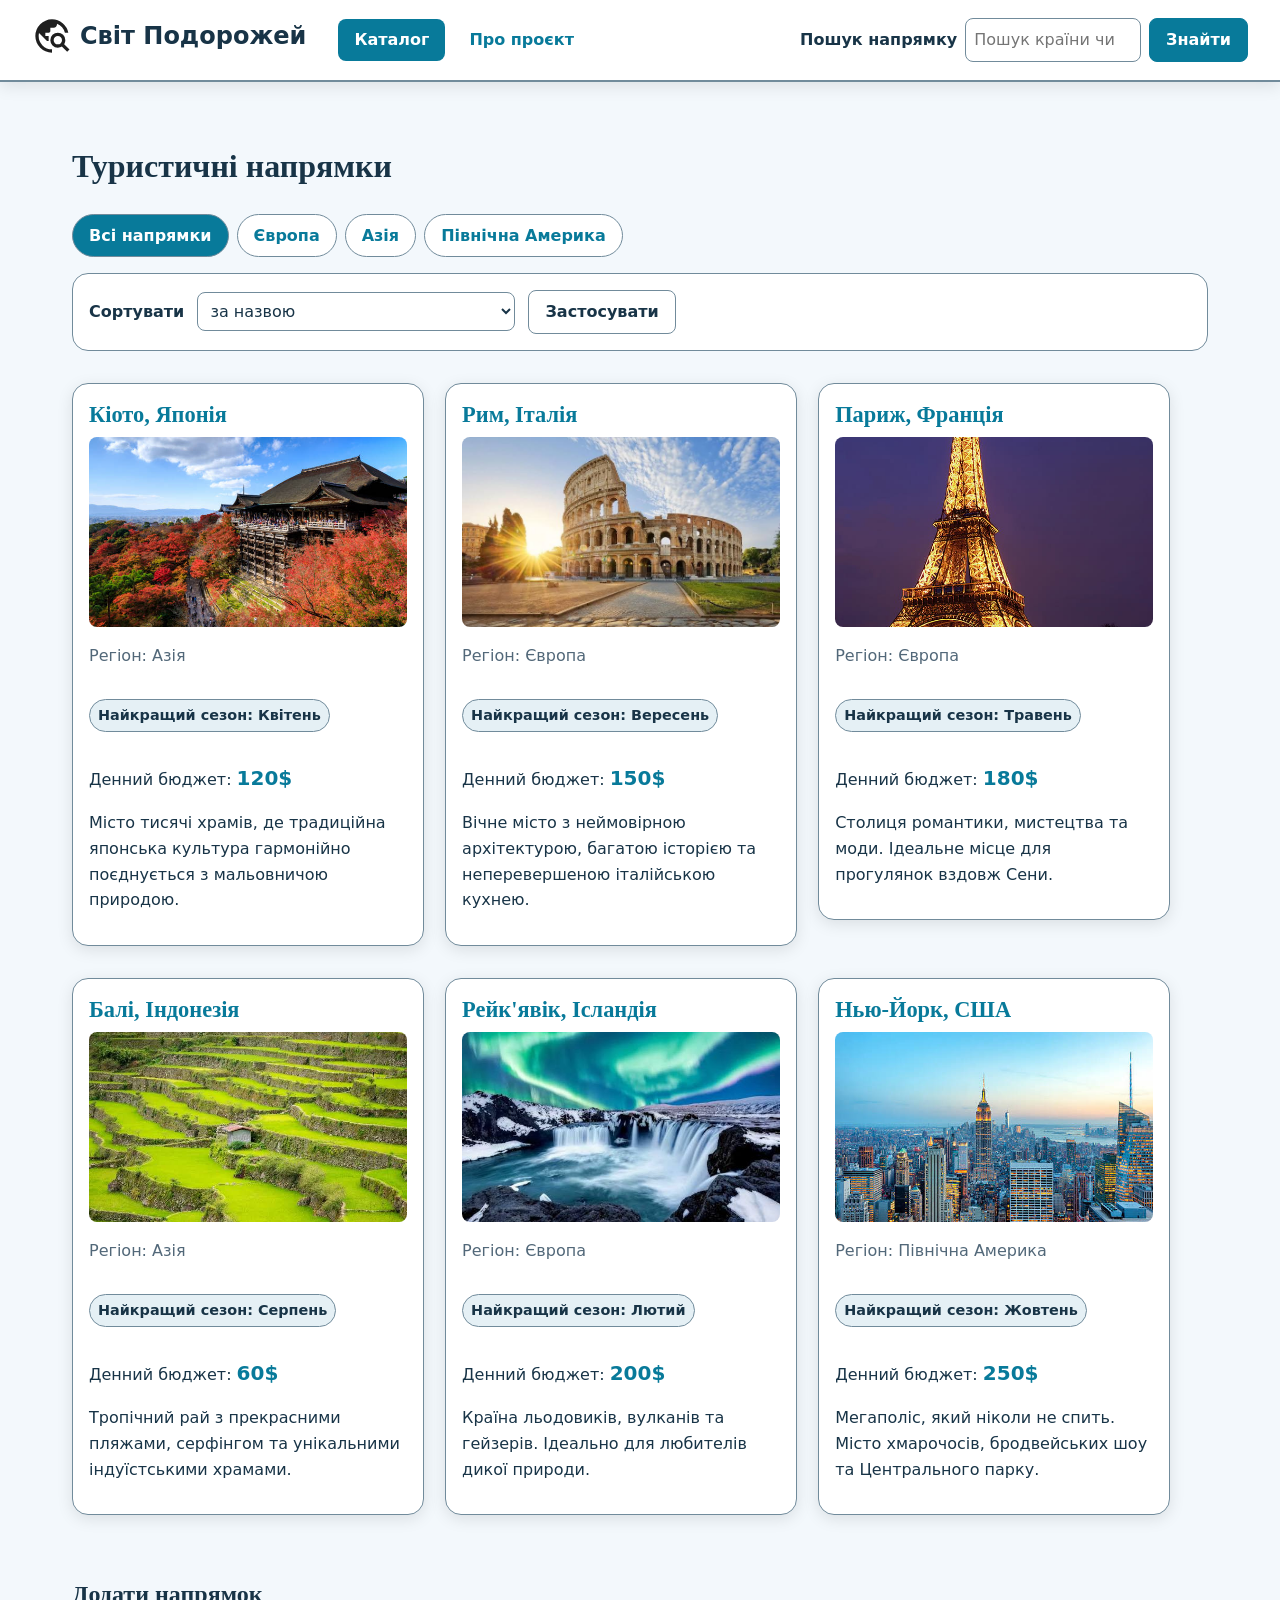
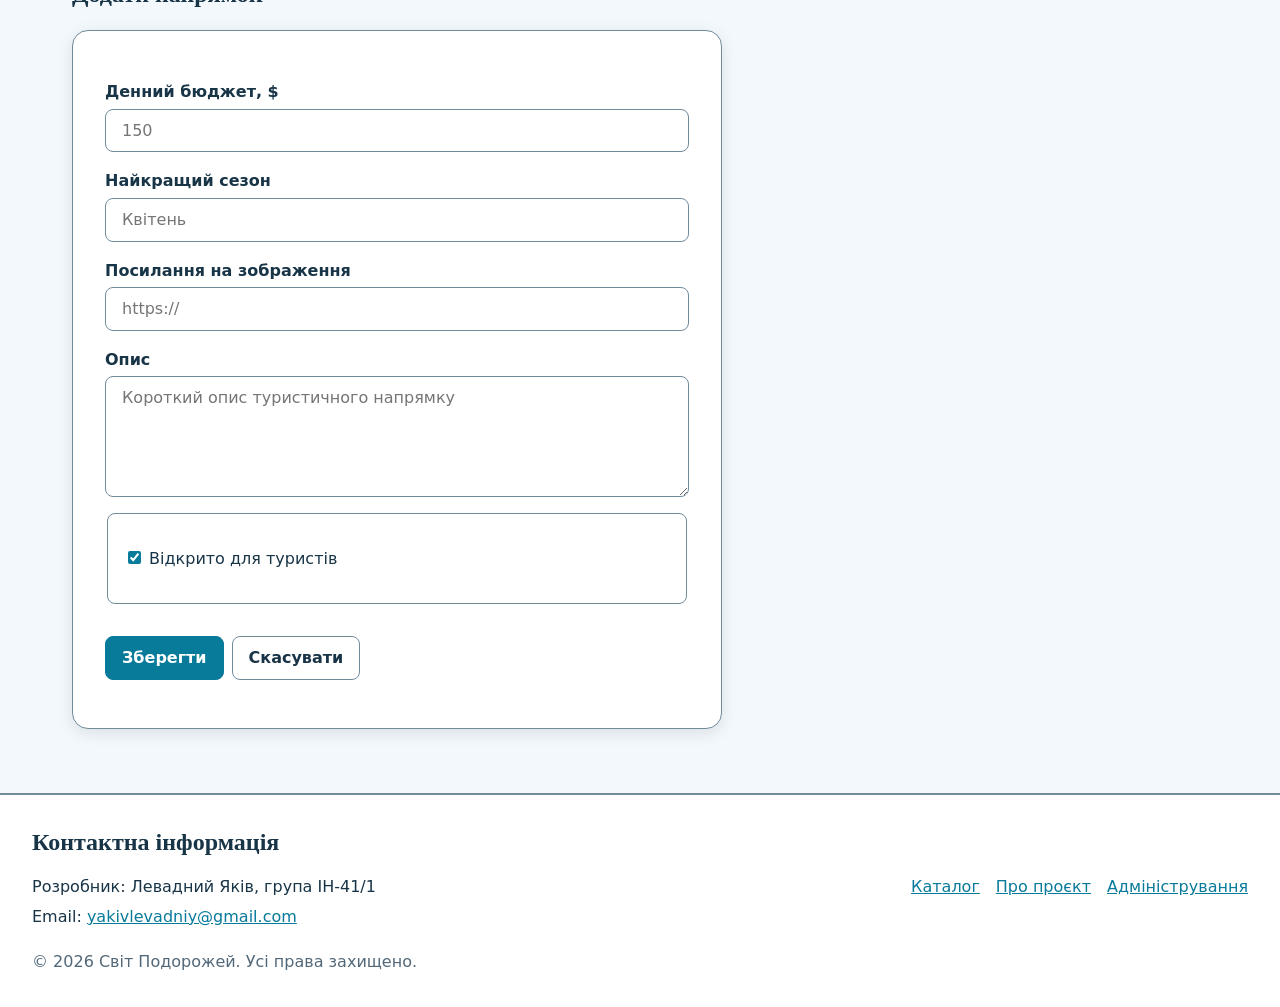
==== commit c06b4fc5: "Шапку, хлібні крихти й підвал скомпоновано засобами Flexbox" ====
--- a/index.html
+++ b/index.html
@@ -5,11 +5,12 @@
     <meta name="viewport" content="width=device-width, initial-scale=1.0">
     <title>Туристичні напрямки</title>
     <meta name="description" content="Каталог туристичних напрямків: планування подорожей, ціни та описи.">
+    <link rel="icon" href="favicon.ico" sizes="any">
     <link rel="stylesheet" href="css/main.css">
 </head>
 <body>
     <a href="#catalog" class="skip-link">Перейти до каталогу</a>
-
+ 
     <header class="site-header">
         <p class="site-header__brand">
             <a href="index.html" class="site-header__logo">
@@ -17,7 +18,7 @@
                 Світ Подорожей
             </a>
         </p>
-
+ 
         <nav class="site-nav" aria-label="Основна навігація">
             <ul class="site-nav__list">
                 <li>
@@ -28,7 +29,7 @@
                 </li>
             </ul>
         </nav>
-
+ 
         <search class="site-search">
             <form action="index.html" method="get" role="search" class="site-search__form">
                 <label for="search" class="site-search__label">Пошук напрямку</label>
@@ -44,11 +45,11 @@
             </form>
         </search>
     </header>
-
+ 
     <main class="page">
         <section id="catalog" class="catalog" aria-labelledby="catalog-title">
             <h1 id="catalog-title">Туристичні напрямки</h1>
-
+ 
             <nav class="catalog-filters" aria-label="Категорії каталогу">
                 <ul class="catalog-filters__list">
                     <li>
@@ -65,7 +66,7 @@
                     </li>
                 </ul>
             </nav>
-
+ 
             <form action="#catalog" method="get" class="catalog-sort">
                 <label for="sort" class="catalog-sort__label">Сортувати</label>
                 <select id="sort" name="sort" class="catalog-sort__select">
@@ -75,14 +76,14 @@
                 </select>
                 <button type="submit" class="button button--secondary">Застосувати</button>
             </form>
-
+ 
             <ul class="catalog__list">
                 <li class="catalog__item">
                     <article class="card">
                         <h2 class="card__title">
                             <a href="details.html" class="card__title-link">Кіото, Японія</a>
                         </h2>
-
+ 
                         <p class="card__media">
                             <img
                                 src="images/kyoto-320w.jpg"
@@ -94,20 +95,20 @@
                                 loading="lazy"
                             >
                         </p>
-
+ 
                         <p class="card__region">Регіон: Азія</p>
                         <p class="card__badge">Найкращий сезон: <time datetime="2027-04">Квітень</time></p>
                         <p class="card__meta">Денний бюджет: <data class="card__price" value="120">120$</data></p>
                         <p class="card__description">Місто тисячі храмів, де традиційна японська культура гармонійно поєднується з мальовничою природою.</p>
                     </article>
                 </li>
-
+ 
                 <li class="catalog__item">
                     <article class="card">
                         <h2 class="card__title">
                             <a href="details.html" class="card__title-link">Рим, Італія</a>
                         </h2>
-
+ 
                         <p class="card__media">
                             <img
                                 src="images/rome-320w.jpg"
@@ -119,20 +120,20 @@
                                 loading="lazy"
                             >
                         </p>
-
+ 
                         <p class="card__region">Регіон: Європа</p>
                         <p class="card__badge">Найкращий сезон: <time datetime="2027-09">Вересень</time></p>
                         <p class="card__meta">Денний бюджет: <data class="card__price" value="150">150$</data></p>
                         <p class="card__description">Вічне місто з неймовірною архітектурою, багатою історією та неперевершеною італійською кухнею.</p>
                     </article>
                 </li>
-
+ 
                 <li class="catalog__item">
                     <article class="card">
                         <h2 class="card__title">
                             <a href="details.html" class="card__title-link">Париж, Франція</a>
                         </h2>
-
+ 
                         <p class="card__media">
                             <img
                                 src="images/paris-320w.jpg"
@@ -144,20 +145,20 @@
                                 loading="lazy"
                             >
                         </p>
-
+ 
                         <p class="card__region">Регіон: Європа</p>
                         <p class="card__badge">Найкращий сезон: <time datetime="2027-05">Травень</time></p>
                         <p class="card__meta">Денний бюджет: <data class="card__price" value="180">180$</data></p>
                         <p class="card__description">Столиця романтики, мистецтва та моди. Ідеальне місце для прогулянок вздовж Сени.</p>
                     </article>
                 </li>
-
+ 
                 <li class="catalog__item">
                     <article class="card">
                         <h2 class="card__title">
                             <a href="details.html" class="card__title-link">Балі, Індонезія</a>
                         </h2>
-
+ 
                         <p class="card__media">
                             <img
                                 src="images/bali-320w.jpg"
@@ -169,20 +170,20 @@
                                 loading="lazy"
                             >
                         </p>
-
+ 
                         <p class="card__region">Регіон: Азія</p>
                         <p class="card__badge">Найкращий сезон: <time datetime="2027-08">Серпень</time></p>
                         <p class="card__meta">Денний бюджет: <data class="card__price" value="60">60$</data></p>
                         <p class="card__description">Тропічний рай з прекрасними пляжами, серфінгом та унікальними індуїстськими храмами.</p>
                     </article>
                 </li>
-
+ 
                 <li class="catalog__item">
                     <article class="card">
                         <h2 class="card__title">
                             <a href="details.html" class="card__title-link">Рейк'явік, Ісландія</a>
                         </h2>
-
+ 
                         <p class="card__media">
                             <img
                                 src="images/reykjavik-320w.jpg"
@@ -194,20 +195,20 @@
                                 loading="lazy"
                             >
                         </p>
-
+ 
                         <p class="card__region">Регіон: Європа</p>
                         <p class="card__badge">Найкращий сезон: <time datetime="2027-02">Лютий</time></p>
                         <p class="card__meta">Денний бюджет: <data class="card__price" value="200">200$</data></p>
                         <p class="card__description">Країна льодовиків, вулканів та гейзерів. Ідеально для любителів дикої природи.</p>
                     </article>
                 </li>
-
+ 
                 <li class="catalog__item">
                     <article class="card">
                         <h2 class="card__title">
                             <a href="details.html" class="card__title-link">Нью-Йорк, США</a>
                         </h2>
-
+ 
                         <p class="card__media">
                             <img
                                 src="images/ny-320w.jpg"
@@ -219,7 +220,7 @@
                                 loading="lazy"
                             >
                         </p>
-
+ 
                         <p class="card__region">Регіон: Північна Америка</p>
                         <p class="card__badge">Найкращий сезон: <time datetime="2027-10">Жовтень</time></p>
                         <p class="card__meta">Денний бюджет: <data class="card__price" value="250">250$</data></p>
@@ -228,10 +229,10 @@
                 </li>
             </ul>
         </section>
-
+ 
         <section id="add" class="catalog-add" aria-labelledby="add-title">
             <h2 id="add-title">Додати напрямок</h2>
-
+ 
             <form action="#add" method="post" class="form">
                 <p class="form__field">
                     <label for="price" class="form__label">Денний бюджет, $</label>
@@ -247,7 +248,7 @@
                         placeholder="150"
                     >
                 </p>
-
+ 
                 <p class="form__field">
                     <label for="season" class="form__label">Найкращий сезон</label>
                     <input
@@ -262,7 +263,7 @@
                         title="Вкажіть місяць кирилицею"
                     >
                 </p>
-
+ 
                 <p class="form__field">
                     <label for="image" class="form__label">Посилання на зображення</label>
                     <input
@@ -274,7 +275,7 @@
                         placeholder="https://"
                     >
                 </p>
-
+ 
                 <p class="form__field">
                     <label for="description" class="form__label">Опис</label>
                     <textarea
@@ -287,7 +288,7 @@
                         placeholder="Короткий опис туристичного напрямку"
                     ></textarea>
                 </p>
-
+ 
                 <fieldset class="form__fieldset">
                     <p class="form__field">
                         <label class="form__checkbox-label">
@@ -302,7 +303,7 @@
                         </label>
                     </p>
                 </fieldset>
-
+ 
                 <p class="form__actions">
                     <button type="submit" class="button button--primary">Зберегти</button>
                     <button type="reset" class="button">Скасувати</button>
@@ -310,14 +311,25 @@
             </form>
         </section>
     </main>
-
+ 
     <footer id="contacts" class="site-footer">
-        <h2>Контактна інформація</h2>
-        <address>
+        <h2 class="site-footer__title">Контактна інформація</h2>
+ 
+        <address class="site-footer__contacts">
             <p>Розробник: Левадний Яків, група ІН-41/1</p>
             <p>Email: <a href="mailto:yakivlevadniy@gmail.com">yakivlevadniy@gmail.com</a></p>
         </address>
-        <p>&copy; 2026 Туристичні напрямки. Усі права захищено.</p>
+ 
+        <nav class="site-footer__nav" aria-label="Навігація в підвалі">
+            <ul class="site-footer__list">
+                <li><a href="index.html" class="site-footer__link" aria-current="page">Каталог</a></li>
+                <li><a href="about.html" class="site-footer__link">Про проєкт</a></li>
+                <li><a href="admin.html" class="site-footer__link">Адміністрування</a></li>
+            </ul>
+        </nav>
+ 
+        <p class="site-footer__copy">&copy; 2026 Світ Подорожей. Усі права захищено.</p>
     </footer>
 </body>
 </html>
+ 
--- a/css/main.css
+++ b/css/main.css
@@ -918,3 +918,80 @@
         white-space: nowrap;
     }
 }
+
+/* ЛР6. Компонування засобами Flexbox (шар components) */
+@layer components {
+
+    /* Шапка: назва, навігація, пошук в один рядок з перенесенням */
+    .site-header {
+        display: flex;
+        flex-wrap: wrap;
+        align-items: center;
+        gap: var(--space-s) var(--space-l);
+    }
+
+    .site-header__brand {
+        flex: none;
+        margin: 0;
+    }
+
+    .site-search {
+        flex: 0 1 28rem;
+        margin-inline-start: auto;
+        min-inline-size: 0;
+    }
+
+    .site-search__form {
+        margin-top: 0;
+    }
+
+    .site-search__input {
+        flex: 1 1 10rem;
+        min-inline-size: 0;
+    }
+
+    .site-nav__list {
+        align-items: center;
+    }
+
+    /* Хлібні крихти: ряд із перенесенням, роздільник усередині пункту */
+    .breadcrumbs__list {
+        display: flex;
+        flex-wrap: wrap;
+        align-items: center;
+        gap: var(--space-xs) var(--space-s);
+    }
+
+    .breadcrumbs__item {
+        display: flex;
+        align-items: center;
+        gap: var(--space-s);
+    }
+
+    .breadcrumbs__item + .breadcrumbs__item::before {
+        margin: 0;
+    }
+
+    /* Підвал: блоки в рядок із перенесенням */
+    .site-footer {
+        display: flex;
+        flex-wrap: wrap;
+        justify-content: space-between;
+        align-items: flex-start;
+        gap: var(--space-m) var(--space-l);
+    }
+
+    .site-footer__title,
+    .site-footer__copy {
+        flex-basis: 100%;
+        margin: 0;
+    }
+
+    .site-footer__contacts p {
+        margin: 0 0 var(--space-xs);
+    }
+
+    .site-footer__list {
+        margin: 0;
+    }
+}
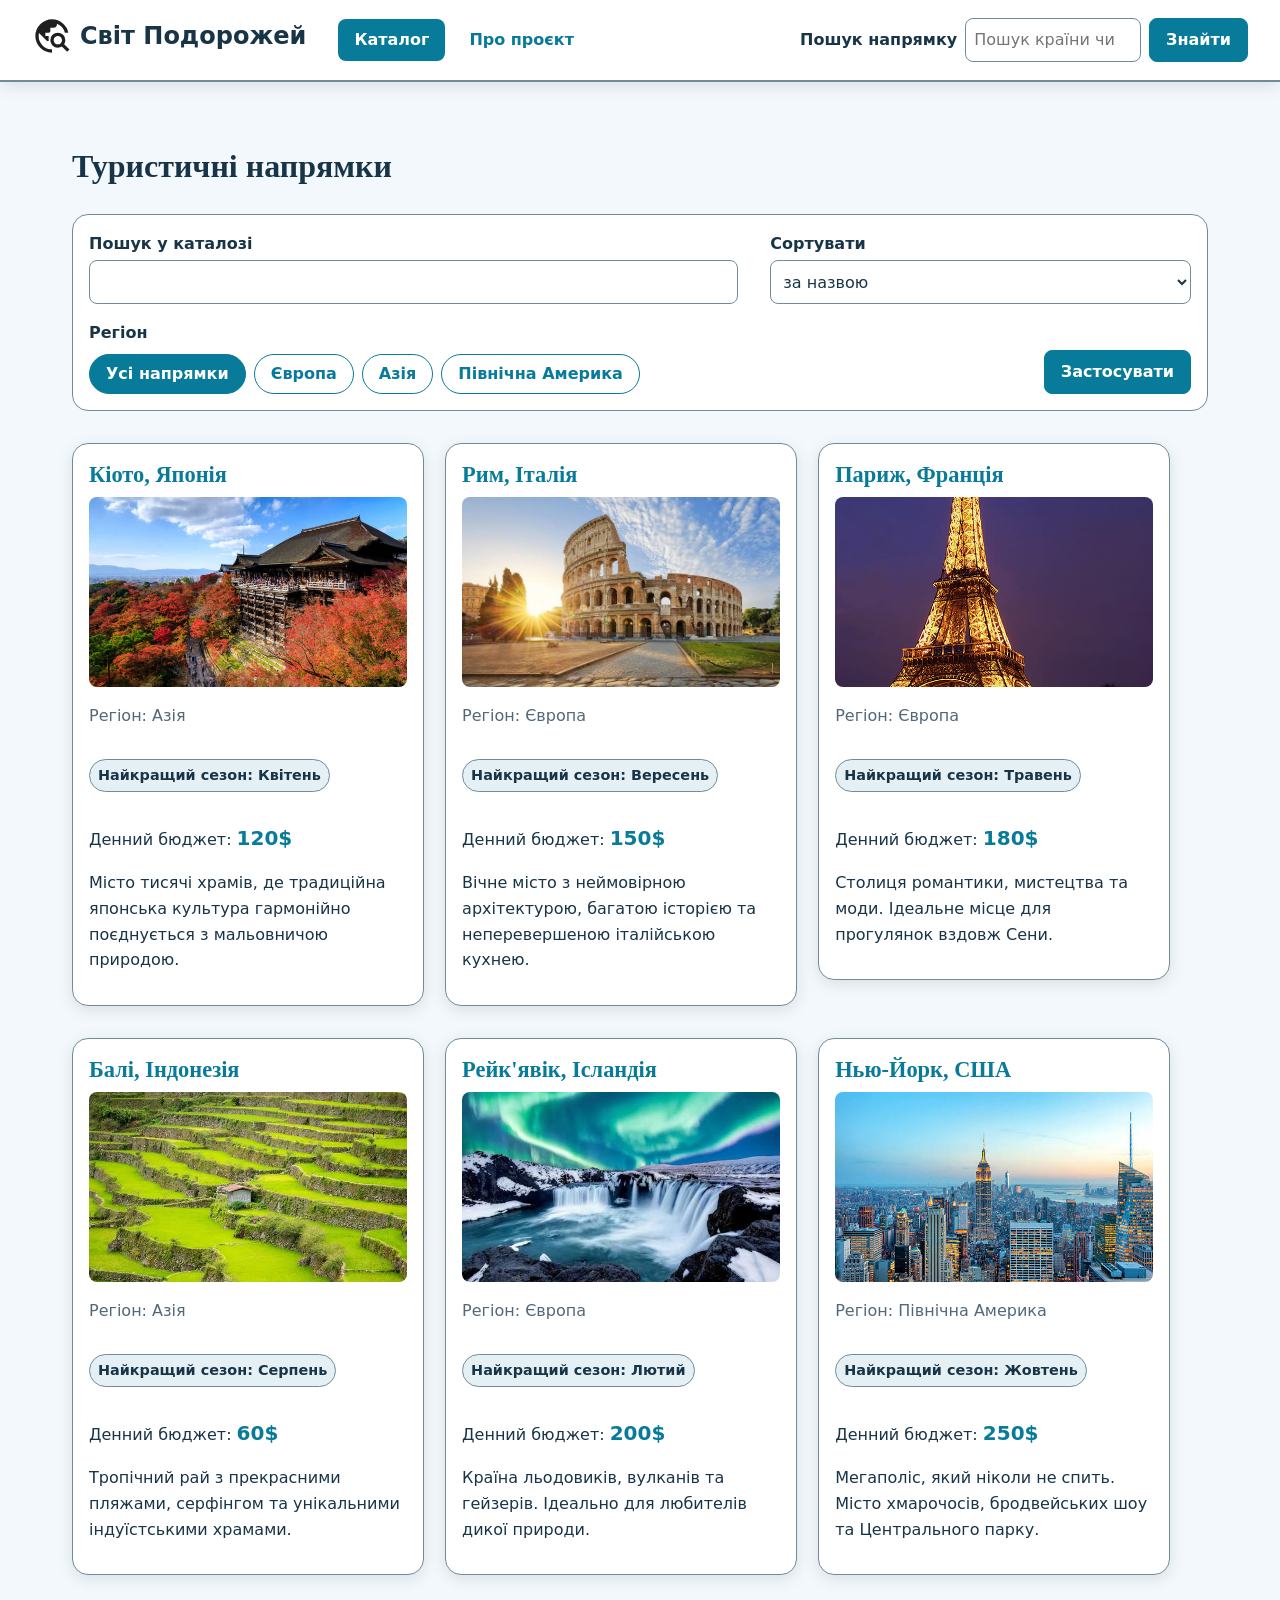
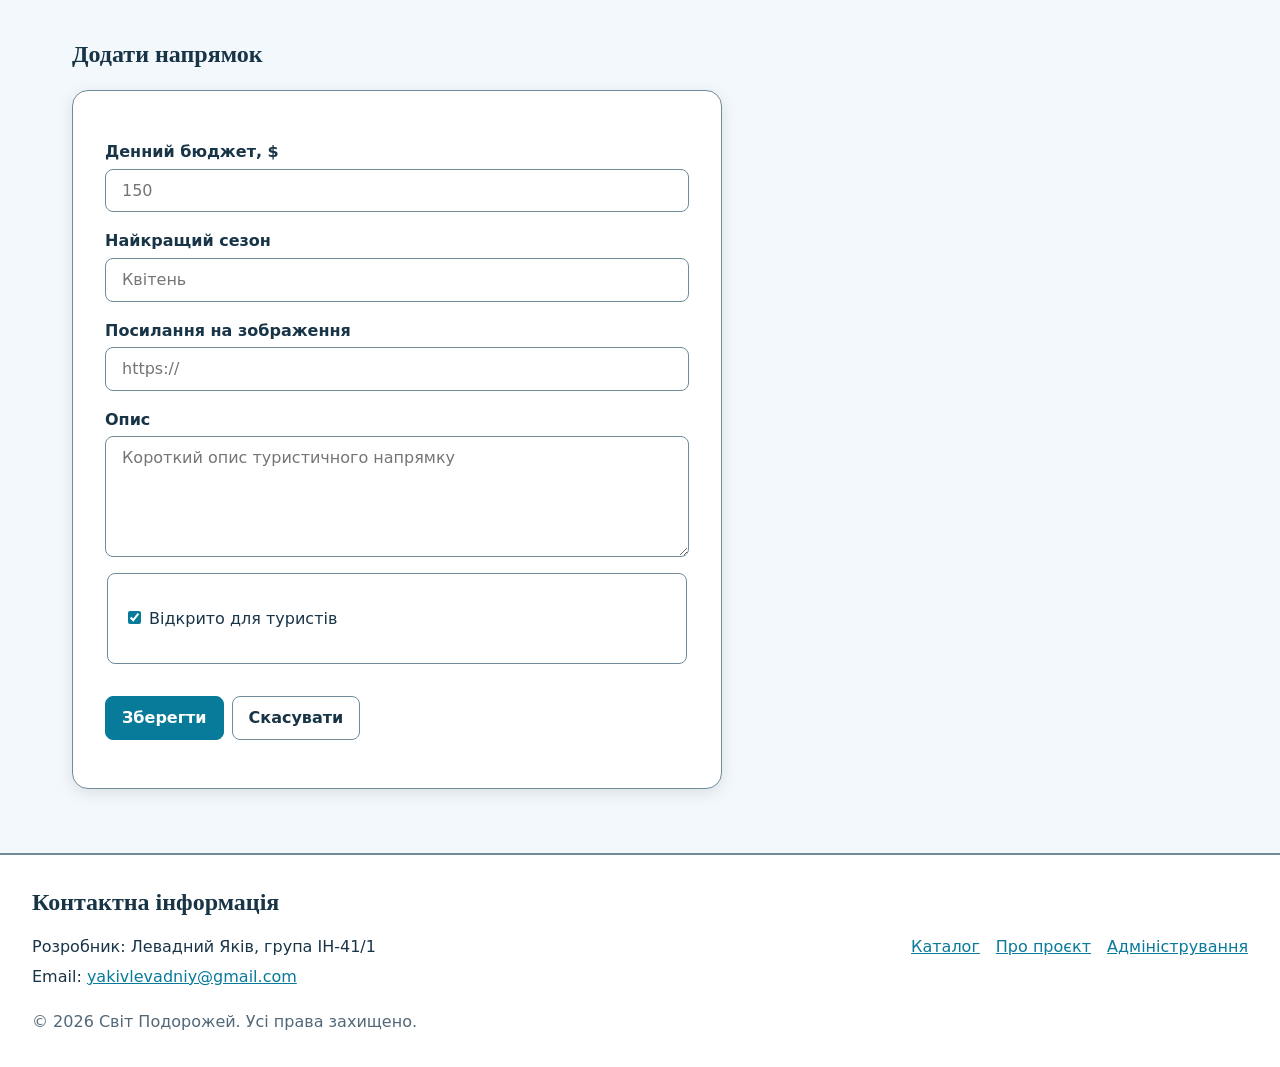
==== commit e39b38de: "Побудовано панель фільтрів каталогу з чипами регіонів на перемикачах" ====
--- a/index.html
+++ b/index.html
@@ -50,31 +50,46 @@
         <section id="catalog" class="catalog" aria-labelledby="catalog-title">
             <h1 id="catalog-title">Туристичні напрямки</h1>
  
-            <nav class="catalog-filters" aria-label="Категорії каталогу">
-                <ul class="catalog-filters__list">
-                    <li>
-                        <a href="#catalog" class="catalog-filters__link" aria-current="page">Всі напрямки</a>
-                    </li>
-                    <li>
-                        <a href="#catalog" class="catalog-filters__link">Європа</a>
-                    </li>
-                    <li>
-                        <a href="#catalog" class="catalog-filters__link">Азія</a>
-                    </li>
-                    <li>
-                        <a href="#catalog" class="catalog-filters__link">Північна Америка</a>
-                    </li>
-                </ul>
-            </nav>
- 
-            <form action="#catalog" method="get" class="catalog-sort">
-                <label for="sort" class="catalog-sort__label">Сортувати</label>
-                <select id="sort" name="sort" class="catalog-sort__select">
-                    <option value="name" selected>за назвою</option>
-                    <option value="price-asc">за бюджетом: спочатку дешевші</option>
-                    <option value="price-desc">за бюджетом: спочатку дорожчі</option>
-                </select>
-                <button type="submit" class="button button--secondary">Застосувати</button>
+            <form class="filters" action="index.html#catalog" method="get">
+                <p class="filters__field filters__field--search">
+                    <label class="filters__label" for="catalog-q">Пошук у каталозі</label>
+                    <input class="filters__control" id="catalog-q" name="q" type="search" maxlength="80">
+                </p>
+ 
+                <p class="filters__field filters__field--sort">
+                    <label class="filters__label" for="sort">Сортувати</label>
+                    <select class="filters__control" id="sort" name="sort">
+                        <option value="name" selected>за назвою</option>
+                        <option value="price-asc">за бюджетом: спочатку дешевші</option>
+                        <option value="price-desc">за бюджетом: спочатку дорожчі</option>
+                    </select>
+                </p>
+ 
+                <fieldset class="filters__categories">
+                    <legend class="filters__legend">Регіон</legend>
+                    <div class="chips">
+                        <label class="chip">
+                            <input class="chip__input" type="radio" name="category" value="" checked>
+                            Усі напрямки
+                        </label>
+                        <label class="chip">
+                            <input class="chip__input" type="radio" name="category" value="europe">
+                            Європа
+                        </label>
+                        <label class="chip">
+                            <input class="chip__input" type="radio" name="category" value="asia">
+                            Азія
+                        </label>
+                        <label class="chip">
+                            <input class="chip__input" type="radio" name="category" value="north-america">
+                            Північна Америка
+                        </label>
+                    </div>
+                </fieldset>
+ 
+                <p class="filters__actions">
+                    <button type="submit" class="button button--primary">Застосувати</button>
+                </p>
             </form>
  
             <ul class="catalog__list">
--- a/css/main.css
+++ b/css/main.css
@@ -995,3 +995,109 @@
         margin: 0;
     }
 }
+
+/* ЛР6. Панель фільтрів і чипи категорій */
+@layer components {
+ 
+    .filters {
+        display: flex;
+        flex-wrap: wrap;
+        align-items: flex-end;
+        gap: var(--space-m) var(--space-l);
+        margin-block: var(--space-m) var(--space-l);
+        padding: var(--space-m);
+        background: var(--color-surface);
+        border: 1px solid var(--color-border);
+        border-radius: var(--radius-m);
+    }
+ 
+    .filters__field {
+        display: flex;
+        flex-direction: column;
+        gap: var(--space-xs);
+        margin: 0;
+        min-inline-size: 0;
+    }
+ 
+    .filters__field--search {
+        flex: 2 1 16rem;
+    }
+ 
+    .filters__field--sort {
+        flex: 1 1 14rem;
+    }
+ 
+    .filters__label,
+    .filters__legend {
+        font-weight: 600;
+    }
+ 
+    .filters__control {
+        padding: var(--space-s);
+        border: 1px solid var(--color-border);
+        border-radius: var(--radius-s);
+        background: var(--color-surface);
+        color: var(--color-text);
+        min-block-size: 2.75rem;
+        min-inline-size: 0;
+    }
+ 
+    .filters__categories {
+        flex: 1 1 40rem;
+        min-inline-size: 0;
+        margin: 0;
+        padding: 0;
+        border: 0;
+    }
+ 
+    .filters__legend {
+        margin-block-end: var(--space-s);
+        padding: 0;
+    }
+ 
+    .filters__actions {
+        margin: 0 0 0 auto;
+    }
+ 
+    /* Чипи: перемикачі в рядок із перенесенням */
+    .chips {
+        display: flex;
+        flex-wrap: wrap;
+        gap: var(--space-s);
+    }
+ 
+    .chip {
+        position: relative;
+        display: inline-flex;
+        align-items: center;
+        min-block-size: 2.5rem;
+        padding: var(--space-xs) var(--space-m);
+        border: 1px solid var(--color-accent);
+        border-radius: 999px;
+        color: var(--color-accent);
+        font-weight: 600;
+        cursor: pointer;
+    }
+ 
+    .chip:hover {
+        background: var(--color-row);
+    }
+ 
+    .chip__input {
+        position: absolute;
+        inset: 0;
+        margin: 0;
+        opacity: 0;
+        cursor: pointer;
+    }
+ 
+    .chip:has(.chip__input:checked) {
+        background: var(--color-accent);
+        color: var(--color-on-accent);
+    }
+ 
+    .chip:has(.chip__input:focus-visible) {
+        outline: 3px solid var(--color-focus);
+        outline-offset: 2px;
+    }
+}
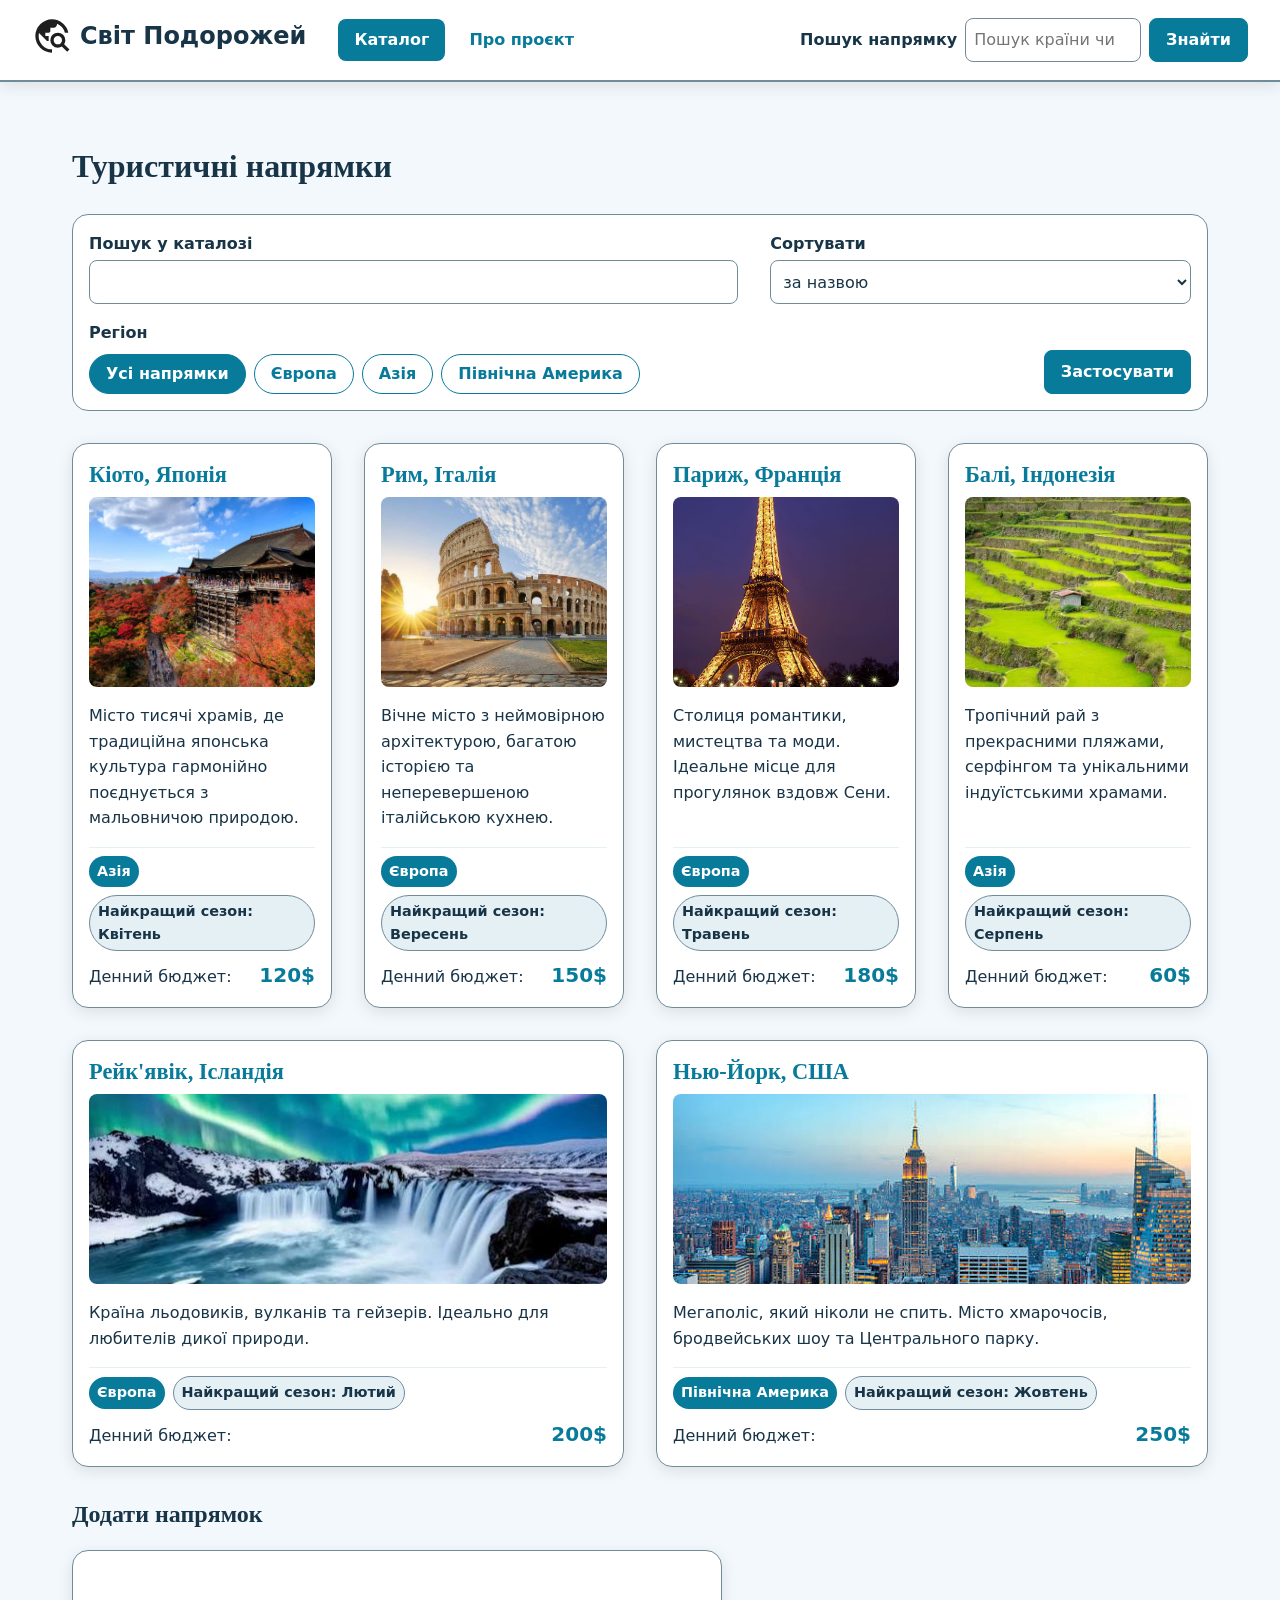
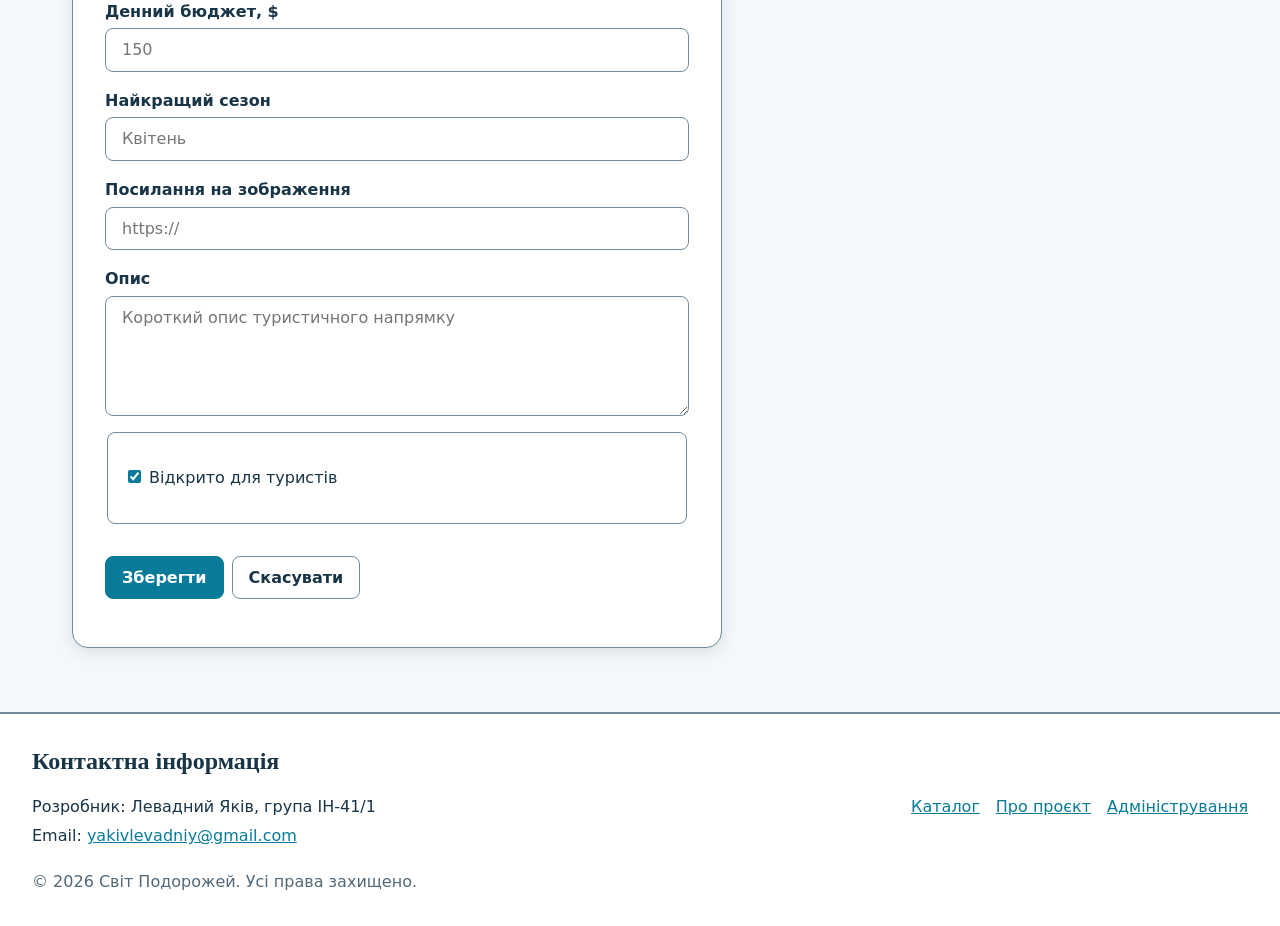
==== commit e42013d6: "Картку скомпоновано гнучким стовпчиком, картки розташовано рядами з перенесенням" ====
--- a/index.html
+++ b/index.html
@@ -111,10 +111,15 @@
                             >
                         </p>
  
-                        <p class="card__region">Регіон: Азія</p>
-                        <p class="card__badge">Найкращий сезон: <time datetime="2027-04">Квітень</time></p>
-                        <p class="card__meta">Денний бюджет: <data class="card__price" value="120">120$</data></p>
                         <p class="card__description">Місто тисячі храмів, де традиційна японська культура гармонійно поєднується з мальовничою природою.</p>
+ 
+                        <div class="card__footer">
+                            <p class="card__tags">
+                                <span class="card__region">Азія</span>
+                                <span class="card__badge">Найкращий сезон: <time datetime="2027-04">Квітень</time></span>
+                            </p>
+                            <p class="card__meta">Денний бюджет: <data class="card__price" value="120">120$</data></p>
+                        </div>
                     </article>
                 </li>
  
@@ -136,10 +141,15 @@
                             >
                         </p>
  
-                        <p class="card__region">Регіон: Європа</p>
-                        <p class="card__badge">Найкращий сезон: <time datetime="2027-09">Вересень</time></p>
-                        <p class="card__meta">Денний бюджет: <data class="card__price" value="150">150$</data></p>
                         <p class="card__description">Вічне місто з неймовірною архітектурою, багатою історією та неперевершеною італійською кухнею.</p>
+ 
+                        <div class="card__footer">
+                            <p class="card__tags">
+                                <span class="card__region">Європа</span>
+                                <span class="card__badge">Найкращий сезон: <time datetime="2027-09">Вересень</time></span>
+                            </p>
+                            <p class="card__meta">Денний бюджет: <data class="card__price" value="150">150$</data></p>
+                        </div>
                     </article>
                 </li>
  
@@ -161,10 +171,15 @@
                             >
                         </p>
  
-                        <p class="card__region">Регіон: Європа</p>
-                        <p class="card__badge">Найкращий сезон: <time datetime="2027-05">Травень</time></p>
-                        <p class="card__meta">Денний бюджет: <data class="card__price" value="180">180$</data></p>
                         <p class="card__description">Столиця романтики, мистецтва та моди. Ідеальне місце для прогулянок вздовж Сени.</p>
+ 
+                        <div class="card__footer">
+                            <p class="card__tags">
+                                <span class="card__region">Європа</span>
+                                <span class="card__badge">Найкращий сезон: <time datetime="2027-05">Травень</time></span>
+                            </p>
+                            <p class="card__meta">Денний бюджет: <data class="card__price" value="180">180$</data></p>
+                        </div>
                     </article>
                 </li>
  
@@ -186,10 +201,15 @@
                             >
                         </p>
  
-                        <p class="card__region">Регіон: Азія</p>
-                        <p class="card__badge">Найкращий сезон: <time datetime="2027-08">Серпень</time></p>
-                        <p class="card__meta">Денний бюджет: <data class="card__price" value="60">60$</data></p>
                         <p class="card__description">Тропічний рай з прекрасними пляжами, серфінгом та унікальними індуїстськими храмами.</p>
+ 
+                        <div class="card__footer">
+                            <p class="card__tags">
+                                <span class="card__region">Азія</span>
+                                <span class="card__badge">Найкращий сезон: <time datetime="2027-08">Серпень</time></span>
+                            </p>
+                            <p class="card__meta">Денний бюджет: <data class="card__price" value="60">60$</data></p>
+                        </div>
                     </article>
                 </li>
  
@@ -211,10 +231,15 @@
                             >
                         </p>
  
-                        <p class="card__region">Регіон: Європа</p>
-                        <p class="card__badge">Найкращий сезон: <time datetime="2027-02">Лютий</time></p>
-                        <p class="card__meta">Денний бюджет: <data class="card__price" value="200">200$</data></p>
                         <p class="card__description">Країна льодовиків, вулканів та гейзерів. Ідеально для любителів дикої природи.</p>
+ 
+                        <div class="card__footer">
+                            <p class="card__tags">
+                                <span class="card__region">Європа</span>
+                                <span class="card__badge">Найкращий сезон: <time datetime="2027-02">Лютий</time></span>
+                            </p>
+                            <p class="card__meta">Денний бюджет: <data class="card__price" value="200">200$</data></p>
+                        </div>
                     </article>
                 </li>
  
@@ -236,10 +261,15 @@
                             >
                         </p>
  
-                        <p class="card__region">Регіон: Північна Америка</p>
-                        <p class="card__badge">Найкращий сезон: <time datetime="2027-10">Жовтень</time></p>
-                        <p class="card__meta">Денний бюджет: <data class="card__price" value="250">250$</data></p>
                         <p class="card__description">Мегаполіс, який ніколи не спить. Місто хмарочосів, бродвейських шоу та Центрального парку.</p>
+ 
+                        <div class="card__footer">
+                            <p class="card__tags">
+                                <span class="card__region">Північна Америка</span>
+                                <span class="card__badge">Найкращий сезон: <time datetime="2027-10">Жовтень</time></span>
+                            </p>
+                            <p class="card__meta">Денний бюджет: <data class="card__price" value="250">250$</data></p>
+                        </div>
                     </article>
                 </li>
             </ul>
--- a/css/main.css
+++ b/css/main.css
@@ -1,32 +1,32 @@
 /* Лабораторна №5. Варіант 6 — Світ Подорожей */
-
+ 
 @layer reset, base, components, utilities;
-
+ 
 /* 1. Скидання стандартних стилів */
 @layer reset {
     *, *::before, *::after {
         box-sizing: border-box;
     }
-
+ 
     body {
         margin: 0;
     }
-
+ 
     img, video {
         max-inline-size: 100%;
         block-size: auto;
     }
-
+ 
     button, input, select, textarea {
         font: inherit;
     }
 }
-
+ 
 /* 2. Дизайн-токени та базові стилі */
 @layer base {
     :root {
         color-scheme: light dark;
-
+ 
         --color-bg: #f3f8fc;
         --color-surface: #ffffff;
         --color-text: #183447;
@@ -38,22 +38,22 @@
         --color-focus: #a65400;
         --color-error: #b42318;
         --color-row: #e5f0f5;
-
+ 
         --font-body: system-ui, Arial, sans-serif;
         --font-heading: Georgia, serif;
-
+ 
         --space-xs: 0.25rem;
         --space-s: 0.5rem;
         --space-m: 1rem;
         --space-l: 2rem;
-
+ 
         --radius-s: 0.5rem;
         --radius-m: 1rem;
         --radius-l: 2rem;
-
+ 
         --shadow-card: 0 4px 16px rgb(0 0 0 / 10%);
     }
-
+ 
     body {
         min-block-size: 100vh;
         background: var(--color-bg);
@@ -61,45 +61,45 @@
         font-family: var(--font-body);
         line-height: 1.6;
     }
-
+ 
     h1, h2, h3 {
         font-family: var(--font-heading);
         line-height: 1.3;
     }
-
+ 
     h1 {
         font-size: 2rem;
     }
-
+ 
     a {
         color: var(--color-accent);
     }
-
+ 
     a:hover {
         color: var(--color-accent-hover);
     }
-
+ 
     :focus-visible {
         outline: 3px solid var(--color-focus);
         outline-offset: 3px;
     }
-
+ 
     p {
         max-inline-size: 75ch;
     }
-
+ 
     figure {
         margin-inline: 0;
     }
-
+ 
     figcaption, .form__hint {
         color: var(--color-text-muted);
     }
-
+ 
     address {
         font-style: normal;
     }
-
+ 
     @media (prefers-color-scheme: dark) {
         :root {
             --color-bg: #101b26;
@@ -117,10 +117,10 @@
         }
     }
 }
-
+ 
 /* 3. Компоненти */
 @layer components {
-
+ 
     /* Доступність */
     .skip-link {
         position: fixed;
@@ -133,12 +133,12 @@
         border-radius: var(--radius-s);
         transform: translateY(-200%);
     }
-
+ 
     .skip-link:focus-visible {
         transform: translateY(0);
         color: var(--color-on-accent);
     }
-
+ 
     /* Шапка */
     .site-header {
         padding: var(--space-m) var(--space-l);
@@ -146,11 +146,11 @@
         border-bottom: 2px solid var(--color-border);
         box-shadow: var(--shadow-card);
     }
-
+ 
     .site-header__brand {
         margin: 0 0 var(--space-m);
     }
-
+ 
     .site-header__logo {
         display: inline-flex;
         align-items: center;
@@ -160,11 +160,11 @@
         font-weight: 700;
         text-decoration: none;
     }
-
+ 
     .site-header__logo:hover {
         color: var(--color-accent);
     }
-
+ 
     .site-nav__list {
         display: flex;
         flex-wrap: wrap;
@@ -173,7 +173,7 @@
         padding: 0;
         list-style: none;
     }
-
+ 
     .site-nav__link {
         display: inline-block;
         padding: var(--space-s) var(--space-m);
@@ -181,16 +181,16 @@
         text-decoration: none;
         font-weight: 600;
     }
-
+ 
     .site-nav__link:hover {
         background: var(--color-row);
     }
-
+ 
     .site-nav__link[aria-current="page"] {
         background: var(--color-accent);
         color: var(--color-on-accent);
     }
-
+ 
     .site-search__form {
         display: flex;
         flex-wrap: wrap;
@@ -198,11 +198,11 @@
         gap: var(--space-s);
         margin-top: var(--space-s);
     }
-
+ 
     .site-search__label {
         font-weight: 600;
     }
-
+ 
     .site-search__input {
         padding: var(--space-s);
         border: 1px solid var(--color-border);
@@ -210,7 +210,7 @@
         background: var(--color-surface);
         color: var(--color-text);
     }
-
+ 
     /* Основна сторінка та підвал */
     .page {
         width: 100%;
@@ -218,14 +218,14 @@
         margin-inline: auto;
         padding: var(--space-l);
     }
-
+ 
     .site-footer {
         margin-top: var(--space-l);
         padding: var(--space-l);
         background: var(--color-surface);
         border-top: 2px solid var(--color-border);
     }
-
+ 
     .site-footer__list {
         display: flex;
         flex-wrap: wrap;
@@ -233,11 +233,11 @@
         padding: 0;
         list-style: none;
     }
-
+ 
     .site-footer__copy {
         color: var(--color-text-muted);
     }
-
+ 
     /* Кнопки */
     .button {
         display: inline-block;
@@ -250,49 +250,49 @@
         text-decoration: none;
         cursor: pointer;
     }
-
+ 
     .button:hover {
         background: var(--color-row);
     }
-
+ 
     .button--primary {
         background: var(--color-accent);
         color: var(--color-on-accent);
         border-color: var(--color-accent);
     }
-
+ 
     .button--primary:hover {
         background: var(--color-accent-hover);
         color: var(--color-on-accent);
     }
-
+ 
     .button--secondary:hover {
         background: var(--color-row);
     }
-
+ 
     /* Каталог */
     .catalog {
         margin-block: var(--space-l);
     }
-
+ 
     .catalog__intro {
         color: var(--color-text-muted);
         font-size: 1.1rem;
     }
-
+ 
     .catalog__list {
         list-style: none;
         padding: 0;
         margin: var(--space-l) 0;
     }
-
+ 
     .catalog__item {
         display: inline-block;
         vertical-align: top;
         width: min(100%, 22rem);
         margin: 0 var(--space-m) var(--space-l) 0;
     }
-
+ 
     .card {
         padding: var(--space-m);
         background: var(--color-surface);
@@ -300,11 +300,11 @@
         border-radius: var(--radius-m);
         box-shadow: var(--shadow-card);
     }
-
+ 
     .card__media {
         margin: 0 0 var(--space-m);
     }
-
+ 
     .card__media img {
         display: block;
         width: 100%;
@@ -313,24 +313,24 @@
         object-position: center;
         border-radius: var(--radius-s);
     }
-
+ 
     .card__title {
         margin: 0 0 var(--space-s);
         font-size: 1.4rem;
     }
-
+ 
     .card__title-link {
         text-decoration: none;
     }
-
+ 
     .card__title-link:hover {
         text-decoration: underline;
     }
-
+ 
     .card__region {
         color: var(--color-text-muted);
     }
-
+ 
     .card__badge {
         display: inline-block;
         padding: var(--space-xs) var(--space-s);
@@ -341,21 +341,21 @@
         font-size: 0.9rem;
         font-weight: 600;
     }
-
+ 
     .card__price {
         color: var(--color-accent);
         font-size: 1.25rem;
         font-weight: 700;
     }
-
+ 
     .card__description {
         margin-block: var(--space-m);
     }
-
+ 
     .card__actions {
         margin-top: var(--space-m);
     }
-
+ 
     .catalog-filters__list {
         display: flex;
         flex-wrap: wrap;
@@ -364,7 +364,7 @@
         padding: 0;
         margin: var(--space-m) 0;
     }
-
+ 
     .catalog-filters__link {
         display: inline-block;
         padding: var(--space-s) var(--space-m);
@@ -374,16 +374,16 @@
         font-weight: 600;
         text-decoration: none;
     }
-
+ 
     .catalog-filters__link:hover {
         background: var(--color-row);
     }
-
+ 
     .catalog-filters__link[aria-current="page"] {
         background: var(--color-accent);
         color: var(--color-on-accent);
     }
-
+ 
     .catalog-sort {
         margin: var(--space-m) 0 var(--space-l);
         padding: var(--space-m);
@@ -391,12 +391,12 @@
         border: 1px solid var(--color-border);
         border-radius: var(--radius-m);
     }
-
+ 
     .catalog-sort__label {
         margin-right: var(--space-s);
         font-weight: 600;
     }
-
+ 
     .catalog-sort__select {
         max-width: 100%;
         padding: var(--space-s);
@@ -406,32 +406,32 @@
         color: var(--color-text);
         margin-right: var(--space-s);
     }
-
+ 
     /* Хлібні крихти */
     .breadcrumbs {
         margin-bottom: var(--space-m);
     }
-
+ 
     .breadcrumbs__list {
         list-style: none;
         padding: 0;
         margin: 0;
     }
-
+ 
     .breadcrumbs__item {
         display: inline;
     }
-
+ 
     .breadcrumbs__item + .breadcrumbs__item::before {
         content: " / ";
         color: var(--color-text-muted);
         margin: 0 var(--space-s);
     }
-
+ 
     .breadcrumbs__item[aria-current="page"] {
         font-weight: 700;
     }
-
+ 
     /* Навігація сторінки Кіото */
     .toc {
         padding: var(--space-m);
@@ -440,34 +440,34 @@
         border: 1px solid var(--color-border);
         border-radius: var(--radius-m);
     }
-
+ 
     .toc__title {
         margin-top: 0;
         font-weight: 700;
     }
-
+ 
     .toc__list {
         margin: 0;
         padding-left: var(--space-l);
     }
-
+ 
     .toc__link {
         text-underline-offset: 3px;
     }
-
+ 
     .destination__title {
         margin-bottom: var(--space-l);
     }
-
+ 
     .destination__section {
         margin-bottom: var(--space-l);
     }
-
+ 
     .destination__figure {
         max-width: 800px;
         margin: 0 0 var(--space-m);
     }
-
+ 
     .destination__figure img {
         display: block;
         width: 100%;
@@ -475,13 +475,13 @@
         border-radius: var(--radius-m);
         box-shadow: var(--shadow-card);
     }
-
+ 
     .destination__caption {
         padding-top: var(--space-s);
         color: var(--color-text-muted);
         font-size: 0.9rem;
     }
-
+ 
     .specs {
         max-width: 700px;
         padding: var(--space-m);
@@ -490,37 +490,37 @@
         border-radius: var(--radius-m);
         box-shadow: var(--shadow-card);
     }
-
+ 
     .specs__term {
         margin-top: var(--space-s);
         font-weight: 700;
         color: var(--color-text-muted);
     }
-
+ 
     .specs__value {
         margin: 0 0 var(--space-m);
         padding-bottom: var(--space-s);
         border-bottom: 1px solid var(--color-row);
     }
-
+ 
     .specs__value:last-child {
         margin-bottom: 0;
         border-bottom: 0;
     }
-
+ 
     .specs__price {
         color: var(--color-accent);
         font-size: 1.25rem;
         font-weight: 700;
     }
-
+ 
     /* Таблиці */
     .table-wrapper {
         max-width: 100%;
         overflow-x: auto;
         border-radius: var(--radius-m);
     }
-
+ 
     .data-table {
         width: 100%;
         max-width: 100%;
@@ -528,34 +528,34 @@
         background: var(--color-surface);
         border: 1px solid var(--color-border);
     }
-
+ 
     .data-table caption {
         padding: var(--space-s);
         font-weight: 700;
         text-align: left;
     }
-
+ 
     .data-table th,
     .data-table td {
         padding: var(--space-s) var(--space-m);
         border: 1px solid var(--color-border);
         text-align: left;
     }
-
+ 
     .data-table thead {
         background: var(--color-accent);
         color: var(--color-on-accent);
     }
-
+ 
     .data-table tbody tr:nth-child(even) {
         background: var(--color-row);
     }
-
+ 
     .data-table td.data-table__number {
         text-align: right;
         font-variant-numeric: tabular-nums;
     }
-
+ 
     /* Форми */
     .form {
         max-width: 650px;
@@ -565,17 +565,17 @@
         border-radius: var(--radius-m);
         box-shadow: var(--shadow-card);
     }
-
+ 
     .form__field {
         margin-bottom: var(--space-m);
     }
-
+ 
     .form__label {
         display: block;
         margin-bottom: var(--space-xs);
         font-weight: 600;
     }
-
+ 
     .form__input {
         display: block;
         width: 100%;
@@ -586,32 +586,32 @@
         background: var(--color-surface);
         color: var(--color-text);
     }
-
+ 
     textarea.form__input {
         resize: vertical;
     }
-
+ 
     .form__input:hover {
         border-color: var(--color-accent);
     }
-
+ 
     .form__input:focus-visible {
         outline: 3px solid var(--color-focus);
         outline-offset: 2px;
         border-color: var(--color-focus);
     }
-
+ 
     .form__input:user-invalid {
         border: 2px solid var(--color-error);
     }
-
+ 
     .form__field:has(.form__input:user-invalid)
     > .form__label::after {
         content: " — перевірте значення";
         color: var(--color-error);
         font-size: 0.85rem;
     }
-
+ 
     .form__fieldset {
         min-width: 0;
         margin-bottom: var(--space-m);
@@ -619,43 +619,43 @@
         border: 1px solid var(--color-border);
         border-radius: var(--radius-s);
     }
-
+ 
     .form__legend {
         padding: 0 var(--space-s);
         font-weight: 700;
     }
-
+ 
     .form__hint {
         margin-top: 0;
         font-size: 0.9rem;
         color: var(--color-text-muted);
     }
-
+ 
     .form__choice {
         display: inline-flex;
         align-items: center;
         gap: var(--space-s);
         cursor: pointer;
     }
-
+ 
     .form__checkbox,
     .form__radio {
         accent-color: var(--color-accent);
     }
-
+ 
     .form__actions {
         display: flex;
         flex-wrap: wrap;
         gap: var(--space-s);
         margin-top: var(--space-l);
     }
-
+ 
     .form__checkbox:user-invalid,
     .form__radio:user-invalid {
         outline: 2px solid var(--color-error);
         outline-offset: 2px;
     }
-
+ 
     /* Сторінка "Про проєкт" */
     .about__section,
     .panel {
@@ -667,28 +667,28 @@
         border-radius: var(--radius-m);
         box-shadow: var(--shadow-card);
     }
-
+ 
     .about__section h2,
     .panel h2 {
         margin-top: 0;
     }
-
+ 
     .about__section li,
     .panel li {
         margin-bottom: var(--space-s);
     }
-
+ 
     .page:has(.about__section) > h1,
     .page:has(.about__section) > p {
         max-width: 850px;
         margin-inline: auto;
     }
-
+ 
     .faq {
         max-width: 850px;
         margin: var(--space-l) auto;
     }
-
+ 
     .faq__item {
         margin-bottom: var(--space-s);
         padding: var(--space-m);
@@ -696,22 +696,22 @@
         border: 1px solid var(--color-border);
         border-radius: var(--radius-s);
     }
-
+ 
     .faq__question {
         cursor: pointer;
         font-weight: 700;
         color: var(--color-text);
         list-style: none;
     }
-
+ 
     .faq__question::-webkit-details-marker {
         display: none;
     }
-
+ 
     .faq__question::marker {
         content: "";
     }
-
+ 
     .faq__question::before {
         content: "+";
         display: inline-block;
@@ -720,26 +720,26 @@
         font-size: 1.25rem;
         font-weight: 700;
     }
-
+ 
     .faq__item[open] > .faq__question::before {
         content: "−";
     }
-
+ 
     .faq__item[open] {
         box-shadow: var(--shadow-card);
     }
-
+ 
     .faq__item p {
         margin-bottom: 0;
         padding-top: var(--space-s);
     }
-
+ 
     .media-figure,
     .video-figure {
         max-width: 850px;
         margin: var(--space-m) 0;
     }
-
+ 
     video.media-figure,
     .media-figure video,
     .media-figure img,
@@ -751,14 +751,14 @@
         border-radius: var(--radius-m);
         box-shadow: var(--shadow-card);
     }
-
+ 
     .media-figure figcaption,
     .video-figure figcaption {
         margin-top: var(--space-s);
         font-size: 0.9rem;
         color: var(--color-text-muted);
     }
-
+ 
     /* Сторінка редагування */
     .admin-edit > h1,
     .admin-edit > .admin-edit__intro,
@@ -767,53 +767,53 @@
         max-width: 46rem;
         margin-inline: auto;
     }
-
+ 
     .admin-edit__intro {
         color: var(--color-text-muted);
         margin-bottom: var(--space-l);
     }
-
+ 
     .admin-edit > .breadcrumbs {
         margin-bottom: var(--space-m);
     }
-
+ 
     .admin-edit .form {
         width: 100%;
         max-width: 46rem;
         margin-inline: auto;
     }
-
+ 
     .admin-edit .form__fieldset {
         padding: var(--space-l);
         background: var(--color-bg);
         border-radius: var(--radius-m);
     }
-
+ 
     .admin-edit .form__legend {
         font-size: 1.15rem;
     }
-
+ 
     .admin-edit textarea.form__input {
         min-height: 7rem;
     }
-
+ 
     .admin-edit__back {
         margin-top: var(--space-l);
         font-weight: 600;
     }
-
+ 
     /* Сторінка адміністрування */
     .admin > h1,
     .admin__intro {
         max-width: 70rem;
         margin-inline: auto;
     }
-
+ 
     .admin__intro {
         margin-bottom: var(--space-l);
         color: var(--color-text-muted);
     }
-
+ 
     .admin__section {
         width: 100%;
         max-width: 70rem;
@@ -824,20 +824,20 @@
         border-radius: var(--radius-m);
         box-shadow: var(--shadow-card);
     }
-
+ 
     .admin__section > h2 {
         margin-top: 0;
         margin-bottom: var(--space-m);
     }
-
+ 
     .admin .data-table {
         min-width: 42rem;
     }
-
+ 
     .admin .data-table .button {
         white-space: nowrap;
     }
-
+ 
     .status {
         display: inline-block;
         padding: var(--space-xs) var(--space-s);
@@ -846,31 +846,31 @@
         font-size: 0.9rem;
         font-weight: 700;
     }
-
+ 
     .status--available {
         background: var(--color-row);
         color: var(--color-text);
     }
-
+ 
     .admin .form {
         width: 100%;
         max-width: 46rem;
         margin-inline: auto;
     }
-
+ 
     .admin .form__fieldset {
         padding: var(--space-l);
         background: var(--color-bg);
     }
-
+ 
     .admin .form__legend {
         font-size: 1.15rem;
     }
-
+ 
     .admin textarea.form__input {
         min-height: 7rem;
     }
-
+ 
     /* Вузькі екрани */
     @media (max-width: 600px) {
         .site-header,
@@ -878,35 +878,35 @@
         .site-footer {
             padding: var(--space-m);
         }
-
+ 
         .catalog__item {
             width: 100%;
             margin-right: 0;
         }
-
+ 
         .form,
         .about__section,
         .panel,
         .admin__section {
             padding: var(--space-m);
         }
-
+ 
         .admin .form__fieldset,
         .admin-edit .form__fieldset {
             padding: var(--space-m);
         }
-
+ 
         .data-table {
             font-size: 0.85rem;
         }
-
+ 
         .data-table th,
         .data-table td {
             padding: var(--space-xs);
         }
     }
 }
-
+ 
 /* 4. Допоміжні класи */
 @layer utilities {
     .visually-hidden {
@@ -918,10 +918,10 @@
         white-space: nowrap;
     }
 }
-
+ 
 /* ЛР6. Компонування засобами Flexbox (шар components) */
 @layer components {
-
+ 
     /* Шапка: назва, навігація, пошук в один рядок з перенесенням */
     .site-header {
         display: flex;
@@ -929,31 +929,31 @@
         align-items: center;
         gap: var(--space-s) var(--space-l);
     }
-
+ 
     .site-header__brand {
         flex: none;
         margin: 0;
     }
-
+ 
     .site-search {
         flex: 0 1 28rem;
         margin-inline-start: auto;
         min-inline-size: 0;
     }
-
+ 
     .site-search__form {
         margin-top: 0;
     }
-
+ 
     .site-search__input {
         flex: 1 1 10rem;
         min-inline-size: 0;
     }
-
+ 
     .site-nav__list {
         align-items: center;
     }
-
+ 
     /* Хлібні крихти: ряд із перенесенням, роздільник усередині пункту */
     .breadcrumbs__list {
         display: flex;
@@ -961,17 +961,17 @@
         align-items: center;
         gap: var(--space-xs) var(--space-s);
     }
-
+ 
     .breadcrumbs__item {
         display: flex;
         align-items: center;
         gap: var(--space-s);
     }
-
+ 
     .breadcrumbs__item + .breadcrumbs__item::before {
         margin: 0;
     }
-
+ 
     /* Підвал: блоки в рядок із перенесенням */
     .site-footer {
         display: flex;
@@ -980,22 +980,22 @@
         align-items: flex-start;
         gap: var(--space-m) var(--space-l);
     }
-
+ 
     .site-footer__title,
     .site-footer__copy {
         flex-basis: 100%;
         margin: 0;
     }
-
+ 
     .site-footer__contacts p {
         margin: 0 0 var(--space-xs);
     }
-
+ 
     .site-footer__list {
         margin: 0;
     }
 }
-
+ 
 /* ЛР6. Панель фільтрів і чипи категорій */
 @layer components {
  
@@ -1100,4 +1100,74 @@
         outline: 3px solid var(--color-focus);
         outline-offset: 2px;
     }
-}+}
+ 
+/* ЛР6. Картка каталогу та ряди карток */
+@layer components {
+ 
+    /* Перелік карток: ряди з перенесенням (у ЛР7 буде замінено сіткою Grid) */
+    .catalog__list {
+        display: flex;
+        flex-wrap: wrap;
+        gap: var(--space-l);
+    }
+ 
+    .catalog__item {
+        display: flex;
+        flex: 1 1 16rem;
+        width: auto;
+        min-inline-size: 0;
+        margin: 0;
+    }
+ 
+    /* Картка: гнучкий стовпчик, нижня частина притиснута донизу */
+    .card {
+        display: flex;
+        flex-direction: column;
+        flex: 1;
+        min-inline-size: 0;
+    }
+ 
+    .card__title {
+        overflow-wrap: anywhere;
+    }
+ 
+    .card__description {
+        margin-block: 0 var(--space-m);
+    }
+ 
+    .card__footer {
+        display: flex;
+        flex-direction: column;
+        gap: var(--space-s);
+        margin-block-start: auto;
+        padding-block-start: var(--space-s);
+        border-block-start: 1px solid var(--color-row);
+    }
+ 
+    .card__tags {
+        display: flex;
+        flex-wrap: wrap;
+        align-items: center;
+        gap: var(--space-s);
+        margin: 0;
+    }
+ 
+    .card__region {
+        padding: var(--space-xs) var(--space-s);
+        border-radius: var(--radius-l);
+        background: var(--color-accent);
+        color: var(--color-on-accent);
+        font-size: 0.9rem;
+        font-weight: 600;
+    }
+ 
+    .card__meta {
+        display: flex;
+        align-items: baseline;
+        justify-content: space-between;
+        gap: var(--space-s);
+        margin: 0;
+    }
+}
+ 
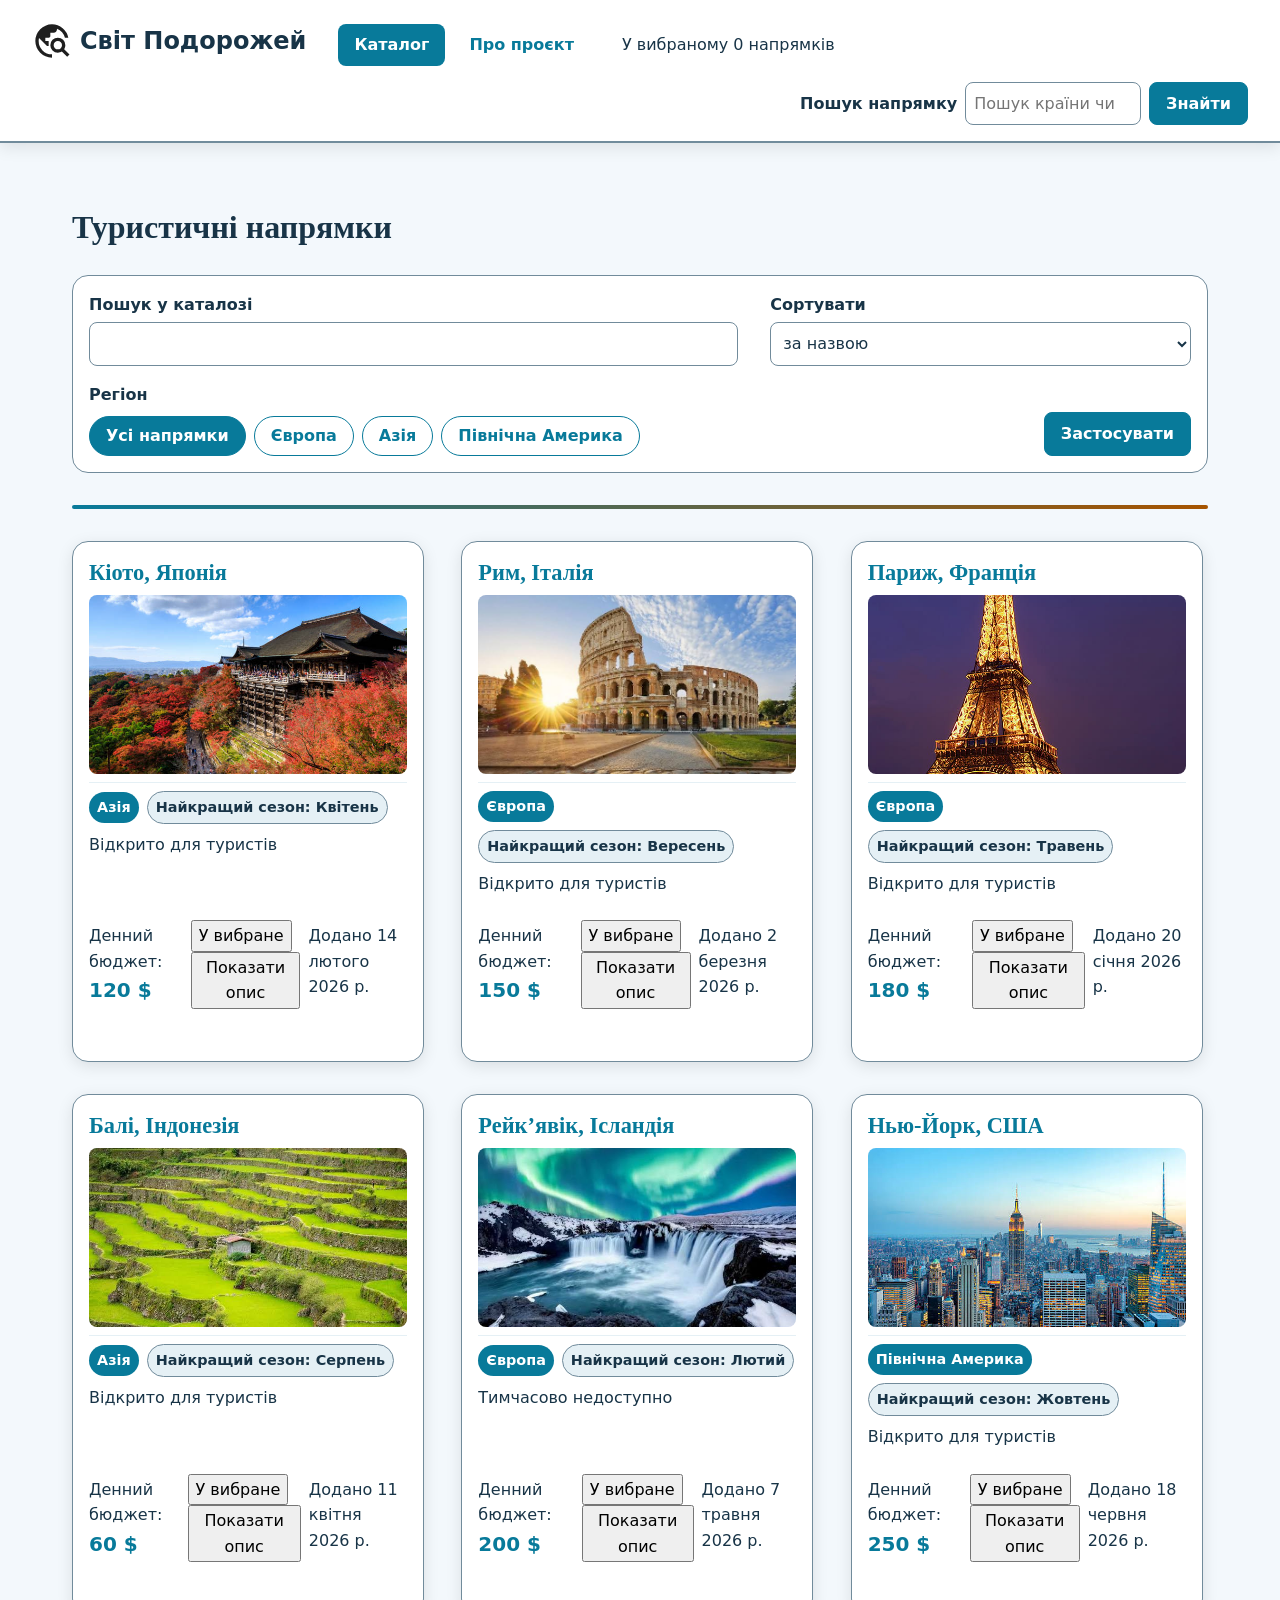
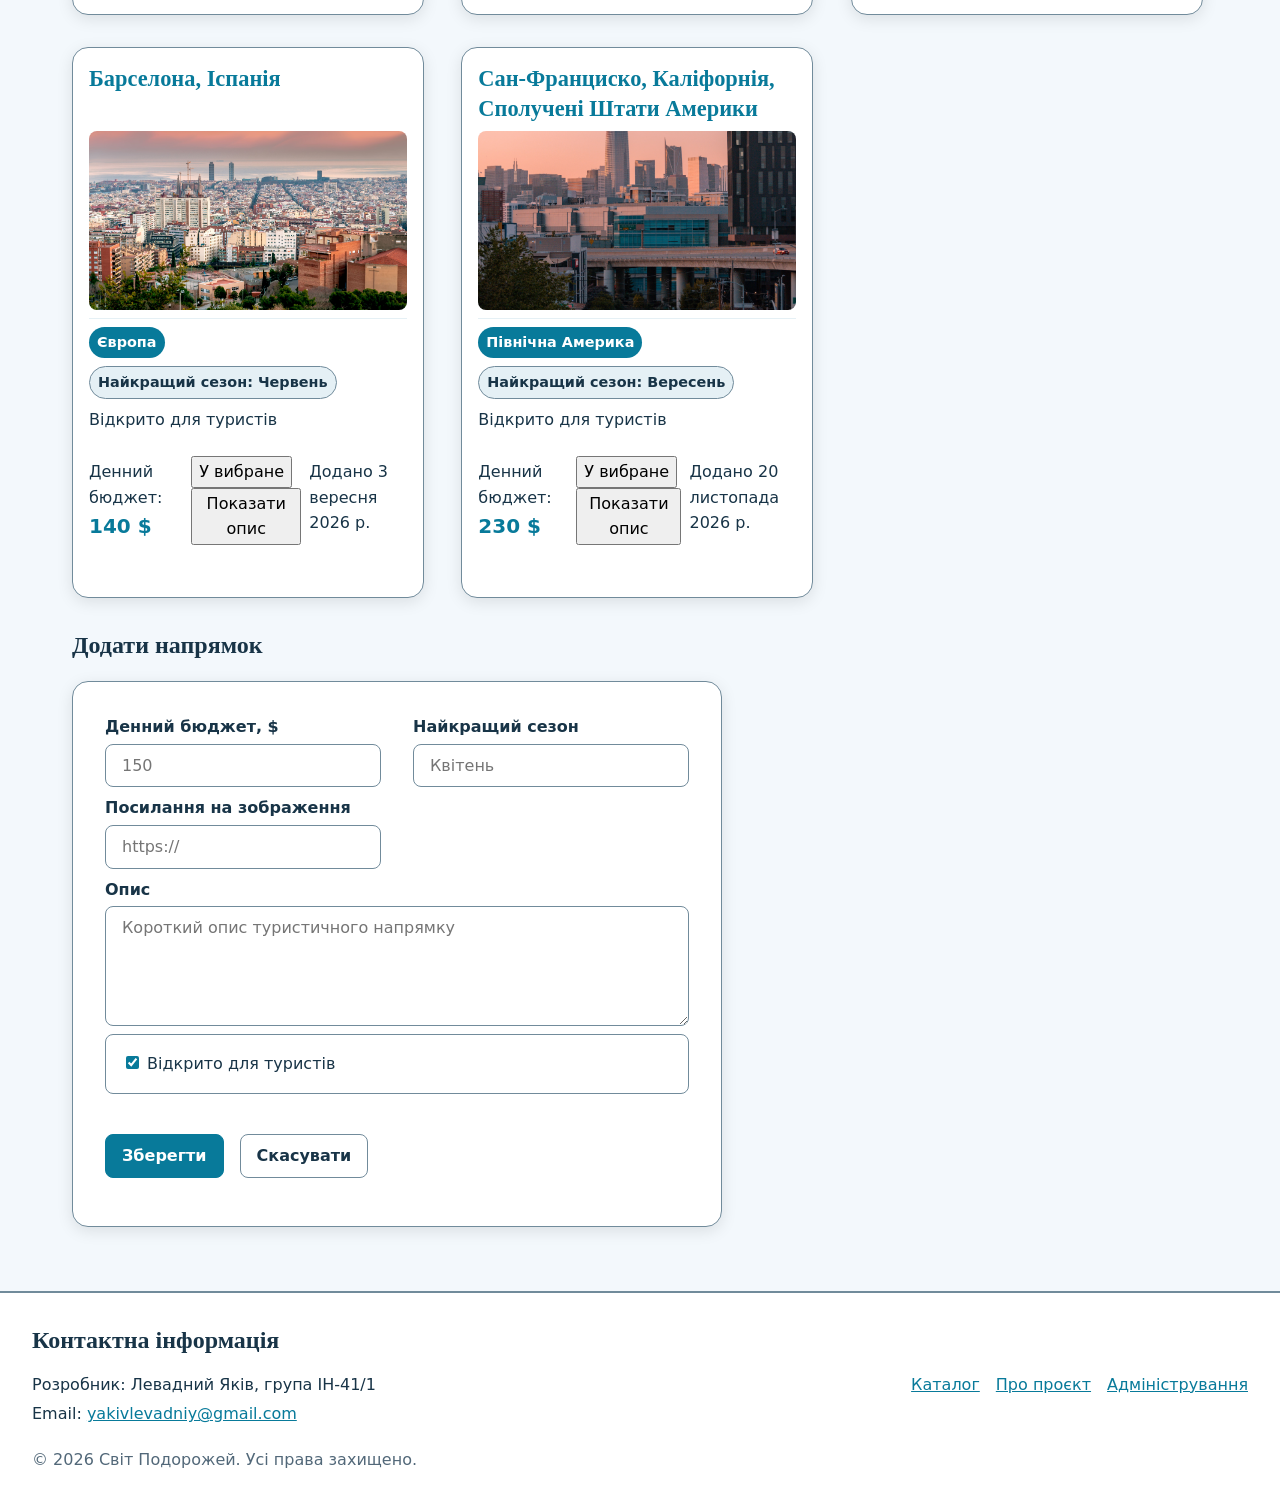
==== commit 09d69226: "Картки каталогу рендеряться з даних за шаблоном" ====
--- a/index.html
+++ b/index.html
@@ -7,6 +7,7 @@
     <meta name="description" content="Каталог туристичних напрямків: планування подорожей, ціни та описи.">
     <link rel="icon" href="favicon.ico" sizes="any">
     <link rel="stylesheet" href="css/main.css">
+    <script type="module" src="js/main.js"></script>
 </head>
 <body>
     <a href="#catalog" class="skip-link">Перейти до каталогу</a>
@@ -29,6 +30,8 @@
                 </li>
             </ul>
         </nav>
+ 
+        <p id="favorites-counter" class="favorites-counter" aria-live="polite">У вибраному 0 напрямків</p>
  
         <search class="site-search">
             <form action="index.html" method="get" role="search" class="site-search__form">
@@ -92,187 +95,50 @@
                 </p>
             </form>
  
-            <ul class="catalog__list">
+            <noscript>
+                <p class="catalog__noscript">Каталог формується засобами JavaScript. Увімкніть JavaScript у браузері, щоб переглянути напрямки.</p>
+            </noscript>
+ 
+            <ul class="catalog__list"></ul>
+ 
+            <template id="card-template">
                 <li class="catalog__item">
                     <article class="card">
                         <h2 class="card__title">
-                            <a href="details.html" class="card__title-link">Кіото, Японія</a>
+                            <a href="details.html" class="card__title-link"></a>
                         </h2>
  
                         <p class="card__media">
                             <img
-                                src="images/kyoto-320w.jpg"
-                                srcset="images/kyoto-320w.jpg 320w, images/kyoto-800w.jpg 800w"
-                                sizes="(max-width: 600px) 320px, 800px"
+                                class="card__image"
+                                src="images/placeholder.svg"
                                 width="320"
                                 height="210"
-                                alt="Осінній храм у Кіото"
+                                alt=""
                                 loading="lazy"
                             >
                         </p>
  
-                        <p class="card__description">Місто тисячі храмів, де традиційна японська культура гармонійно поєднується з мальовничою природою.</p>
+                        <p class="card__description" hidden></p>
  
                         <div class="card__footer">
                             <p class="card__tags">
-                                <span class="card__region">Азія</span>
-                                <span class="card__badge">Найкращий сезон: <time datetime="2027-04">Квітень</time></span>
+                                <span class="card__region"></span>
+                                <span class="card__badge">Найкращий сезон: <span class="card__season"></span></span>
+                                <span class="card__status"></span>
                             </p>
-                            <p class="card__meta">Денний бюджет: <data class="card__price" value="120">120$</data></p>
+                            <div class="card__meta">
+                                <p class="card__budget">Денний бюджет: <data class="card__price" value="0"></data></p>
+                                <p class="card__actions">
+                                    <button type="button" class="card__action card__action--favorite" data-action="favorite" aria-pressed="false">У вибране</button>
+                                    <button type="button" class="card__action" data-action="toggle-description" aria-expanded="false">Показати опис</button>
+                                </p>
+                                <p class="card__date">Додано <time datetime="2026-01-01"></time></p>
+                            </div>
                         </div>
                     </article>
                 </li>
- 
-                <li class="catalog__item">
-                    <article class="card">
-                        <h2 class="card__title">
-                            <a href="details.html" class="card__title-link">Рим, Італія</a>
-                        </h2>
- 
-                        <p class="card__media">
-                            <img
-                                src="images/rome-320w.jpg"
-                                srcset="images/rome-320w.jpg 320w, images/rome-800w.jpg 800w"
-                                sizes="(max-width: 600px) 320px, 800px"
-                                width="320"
-                                height="210"
-                                alt="Колізей у Римі"
-                                loading="lazy"
-                            >
-                        </p>
- 
-                        <p class="card__description">Вічне місто з неймовірною архітектурою, багатою історією та неперевершеною італійською кухнею.</p>
- 
-                        <div class="card__footer">
-                            <p class="card__tags">
-                                <span class="card__region">Європа</span>
-                                <span class="card__badge">Найкращий сезон: <time datetime="2027-09">Вересень</time></span>
-                            </p>
-                            <p class="card__meta">Денний бюджет: <data class="card__price" value="150">150$</data></p>
-                        </div>
-                    </article>
-                </li>
- 
-                <li class="catalog__item">
-                    <article class="card">
-                        <h2 class="card__title">
-                            <a href="details.html" class="card__title-link">Париж, Франція</a>
-                        </h2>
- 
-                        <p class="card__media">
-                            <img
-                                src="images/paris-320w.jpg"
-                                srcset="images/paris-320w.jpg 320w, images/paris-800w.jpg 800w"
-                                sizes="(max-width: 600px) 320px, 800px"
-                                width="320"
-                                height="210"
-                                alt="Ейфелева вежа ввечері"
-                                loading="lazy"
-                            >
-                        </p>
- 
-                        <p class="card__description">Столиця романтики, мистецтва та моди. Ідеальне місце для прогулянок вздовж Сени.</p>
- 
-                        <div class="card__footer">
-                            <p class="card__tags">
-                                <span class="card__region">Європа</span>
-                                <span class="card__badge">Найкращий сезон: <time datetime="2027-05">Травень</time></span>
-                            </p>
-                            <p class="card__meta">Денний бюджет: <data class="card__price" value="180">180$</data></p>
-                        </div>
-                    </article>
-                </li>
- 
-                <li class="catalog__item">
-                    <article class="card">
-                        <h2 class="card__title">
-                            <a href="details.html" class="card__title-link">Балі, Індонезія</a>
-                        </h2>
- 
-                        <p class="card__media">
-                            <img
-                                src="images/bali-320w.jpg"
-                                srcset="images/bali-320w.jpg 320w, images/bali-800w.jpg 800w"
-                                sizes="(max-width: 600px) 320px, 800px"
-                                width="320"
-                                height="210"
-                                alt="Рисові тераси на Балі"
-                                loading="lazy"
-                            >
-                        </p>
- 
-                        <p class="card__description">Тропічний рай з прекрасними пляжами, серфінгом та унікальними індуїстськими храмами.</p>
- 
-                        <div class="card__footer">
-                            <p class="card__tags">
-                                <span class="card__region">Азія</span>
-                                <span class="card__badge">Найкращий сезон: <time datetime="2027-08">Серпень</time></span>
-                            </p>
-                            <p class="card__meta">Денний бюджет: <data class="card__price" value="60">60$</data></p>
-                        </div>
-                    </article>
-                </li>
- 
-                <li class="catalog__item">
-                    <article class="card">
-                        <h2 class="card__title">
-                            <a href="details.html" class="card__title-link">Рейк'явік, Ісландія</a>
-                        </h2>
- 
-                        <p class="card__media">
-                            <img
-                                src="images/reykjavik-320w.jpg"
-                                srcset="images/reykjavik-320w.jpg 320w, images/reykjavik-800w.jpg 800w"
-                                sizes="(max-width: 600px) 320px, 800px"
-                                width="320"
-                                height="210"
-                                alt="Північне сяйво над Рейк'явіком"
-                                loading="lazy"
-                            >
-                        </p>
- 
-                        <p class="card__description">Країна льодовиків, вулканів та гейзерів. Ідеально для любителів дикої природи.</p>
- 
-                        <div class="card__footer">
-                            <p class="card__tags">
-                                <span class="card__region">Європа</span>
-                                <span class="card__badge">Найкращий сезон: <time datetime="2027-02">Лютий</time></span>
-                            </p>
-                            <p class="card__meta">Денний бюджет: <data class="card__price" value="200">200$</data></p>
-                        </div>
-                    </article>
-                </li>
- 
-                <li class="catalog__item">
-                    <article class="card">
-                        <h2 class="card__title">
-                            <a href="details.html" class="card__title-link">Нью-Йорк, США</a>
-                        </h2>
- 
-                        <p class="card__media">
-                            <img
-                                src="images/ny-320w.jpg"
-                                srcset="images/ny-320w.jpg 320w, images/ny-800w.jpg 800w"
-                                sizes="(max-width: 600px) 320px, 800px"
-                                width="320"
-                                height="210"
-                                alt="Вигляд на Мангеттен"
-                                loading="lazy"
-                            >
-                        </p>
- 
-                        <p class="card__description">Мегаполіс, який ніколи не спить. Місто хмарочосів, бродвейських шоу та Центрального парку.</p>
- 
-                        <div class="card__footer">
-                            <p class="card__tags">
-                                <span class="card__region">Північна Америка</span>
-                                <span class="card__badge">Найкращий сезон: <time datetime="2027-10">Жовтень</time></span>
-                            </p>
-                            <p class="card__meta">Денний бюджет: <data class="card__price" value="250">250$</data></p>
-                        </div>
-                    </article>
-                </li>
-            </ul>
+            </template>
         </section>
  
         <section id="add" class="catalog-add" aria-labelledby="add-title">
--- a/css/main.css
+++ b/css/main.css
@@ -870,41 +870,6 @@
     .admin textarea.form__input {
         min-height: 7rem;
     }
- 
-    /* Вузькі екрани */
-    @media (max-width: 600px) {
-        .site-header,
-        .page,
-        .site-footer {
-            padding: var(--space-m);
-        }
- 
-        .catalog__item {
-            width: 100%;
-            margin-right: 0;
-        }
- 
-        .form,
-        .about__section,
-        .panel,
-        .admin__section {
-            padding: var(--space-m);
-        }
- 
-        .admin .form__fieldset,
-        .admin-edit .form__fieldset {
-            padding: var(--space-m);
-        }
- 
-        .data-table {
-            font-size: 0.85rem;
-        }
- 
-        .data-table th,
-        .data-table td {
-            padding: var(--space-xs);
-        }
-    }
 }
  
 /* 4. Допоміжні класи */
@@ -1105,26 +1070,14 @@
 /* ЛР6. Картка каталогу та ряди карток */
 @layer components {
  
-    /* Перелік карток: ряди з перенесенням (у ЛР7 буде замінено сіткою Grid) */
-    .catalog__list {
-        display: flex;
-        flex-wrap: wrap;
-        gap: var(--space-l);
-    }
- 
+    /* ЛР7: ряди Flexbox замінено сіткою Grid – див. блок «ЛР7. Сітка каталогу» */
     .catalog__item {
-        display: flex;
-        flex: 1 1 16rem;
-        width: auto;
         min-inline-size: 0;
         margin: 0;
     }
  
-    /* Картка: гнучкий стовпчик, нижня частина притиснута донизу */
+    /* Картка: у ЛР7 стала підсіткою – див. блок «ЛР7. Підсітка картки» */
     .card {
-        display: flex;
-        flex-direction: column;
-        flex: 1;
         min-inline-size: 0;
     }
  
@@ -1170,4 +1123,340 @@
         margin: 0;
     }
 }
- + 
+/* ЛР6. Сторінка деталей */
+@layer components {
+ 
+    /* «На цій сторінці»: заголовок і посилання в рядок із перенесенням */
+    .toc {
+        display: flex;
+        flex-wrap: wrap;
+        align-items: baseline;
+        gap: var(--space-s) var(--space-m);
+    }
+ 
+    .toc__title {
+        margin: 0;
+    }
+ 
+    .toc__list {
+        display: flex;
+        flex-wrap: wrap;
+        gap: var(--space-s) var(--space-m);
+        padding: 0;
+        list-style: none;
+    }
+ 
+    /* Фото й характеристики: у ЛР7 – сітка, див. блок «ЛР7. Сторінка деталей» */
+    .destination__layout .destination__figure,
+    .destination__specs {
+        min-inline-size: 0;
+        margin: 0;
+    }
+ 
+    .destination__specs h2 {
+        margin-block-start: 0;
+    }
+ 
+    /* Пари «назва – значення»: у ЛР7 – сітка, див. блок «ЛР7. Сторінка деталей» */
+    .specs {
+        max-width: none;
+        margin: 0;
+    }
+}
+ 
+/* ЛР6. Форми та дії в таблиці адміністрування */
+@layer components {
+ 
+    /* Група перемикачів оцінки в рядок */
+    .form__choices {
+        display: flex;
+        flex-wrap: wrap;
+        align-items: center;
+        gap: var(--space-s) var(--space-l);
+    }
+ 
+    /* Прапорець чи перемикач і підпис вирівняні по центру */
+    .form__choice {
+        display: inline-flex;
+        align-items: center;
+        gap: var(--space-s);
+    }
+ 
+    /* Група кнопок: основна й другорядна дія поруч, переносяться */
+    .form__actions {
+        display: flex;
+        flex-wrap: wrap;
+        align-items: center;
+        gap: var(--space-s) var(--space-m);
+    }
+ 
+    .form__actions .button {
+        flex: 0 1 auto;
+    }
+ 
+    /* Дії над рядком таблиці; сама таблиця лишається таблицею */
+    .data-table__actions {
+        display: flex;
+        flex-wrap: wrap;
+        align-items: center;
+        gap: var(--space-xs) var(--space-s);
+        margin: 0;
+    }
+}
+ 
+/* ЛР7. Каркас сторінки засобами Grid (шар components) */
+@layer components {
+ 
+    /* Шапка, основний вміст і підвал – іменовані області однієї сітки.
+       Середній рядок 1fr забирає вільну висоту, тому підвал притиснутий донизу */
+    body {
+        display: grid;
+        grid-template-columns: minmax(0, 1fr);
+        grid-template-rows: auto 1fr auto;
+        grid-template-areas:
+            "header"
+            "main"
+            "footer";
+        min-block-size: 100dvh;
+    }
+ 
+    .site-header {
+        grid-area: header;
+    }
+ 
+    .page {
+        grid-area: main;
+        inline-size: 100%;
+        max-inline-size: 75rem;
+        margin-inline: auto;
+        padding: clamp(var(--space-m), 3vw, var(--space-l));
+    }
+ 
+    .site-footer {
+        grid-area: footer;
+    }
+ 
+    /* Відступи без медіазапиту: на вузькому екрані менші, на широкому – більші */
+    .site-header,
+    .site-footer {
+        padding-inline: clamp(var(--space-m), 3vw, var(--space-l));
+    }
+ 
+    /* Прихований текст у кнопках таблиці позиціонується відносно обгортки,
+       тому не виходить за її межі й не дає прокрутки сторінки на 320px */
+    .table-wrapper {
+        position: relative;
+    }
+}
+ 
+/* ЛР7. Сітка каталогу */
+@layer components {
+ 
+    /* Стільки стовпців, скільки вміщується; картка не вужча за 20rem
+       (на екрані, вужчому за 20rem, – на всю ширину завдяки min()) */
+    .catalog__list {
+        display: grid;
+        grid-template-columns: repeat(auto-fill, minmax(min(100%, 20rem), 1fr));
+        gap: var(--space-l);
+    }
+ 
+    /* Декоративна смуга над сіткою: явно на весь рядок, тому не займає клітинку картки */
+    .catalog__list::before {
+        content: "";
+        grid-column: 1 / -1;
+        block-size: 4px;
+        border-radius: var(--radius-s);
+        background: linear-gradient(90deg, var(--color-accent), var(--color-focus));
+    }
+ 
+    /* Порожній стан: повідомлення на всю ширину сітки */
+    .catalog__empty {
+        grid-column: 1 / -1;
+        padding: var(--space-l);
+        border: 2px dashed var(--color-border);
+        border-radius: var(--radius-m);
+        background: var(--color-surface);
+        color: var(--color-text-muted);
+        text-align: center;
+        font-weight: 600;
+    }
+ 
+    /* Якщо нічого не знайдено, декоративна смуга не потрібна */
+    .catalog__list:has(.catalog__empty)::before {
+        display: none;
+    }
+ 
+    /* Однакові пропорції фото 16 : 9 незалежно від вихідного зображення */
+    .card__media img {
+        height: auto;
+        aspect-ratio: 16 / 9;
+        object-fit: cover;
+    }
+}
+ 
+/* ЛР7. Підсітка картки */
+@layer components {
+ 
+    /* Картка має 5 частин в окремих рядках: назва, фото, опис, регіон із сезоном,
+       денний бюджет. <li> займає 5 рядків сітки каталогу й передає їх картці */
+    .catalog__item {
+        display: grid;
+        grid-row: span 5;
+        grid-template-rows: subgrid;
+        row-gap: 0;
+    }
+ 
+    /* <article> теж займає 5 рядків і бере доріжки від <li> */
+    .card {
+        display: grid;
+        grid-row: span 5;
+        grid-template-rows: subgrid;
+        row-gap: var(--space-s);
+    }
+ 
+    .card > * {
+        margin: 0;
+    }
+ 
+    /* Обгортка нижньої частини не створює власного блока: рядок із регіоном
+       і рядок із бюджетом стають окремими рядками підсітки й вирівнюються в усіх картках */
+    .card__footer {
+        display: contents;
+    }
+ 
+    .card__tags {
+        align-content: start;
+        margin: 0;
+        padding-block-start: var(--space-s);
+        border-block-start: 1px solid var(--color-row);
+    }
+ 
+    .card__meta {
+        margin: 0;
+        align-self: end;
+    }
+ 
+    /* Єдина картка в результатах не розтягується на весь рядок */
+    .catalog__item:only-child {
+        max-inline-size: 28rem;
+    }
+}
+ 
+/* ЛР7. Сторінка деталей */
+@layer components {
+ 
+    /* Стаття – сітка з двох стовпців з auto-fit: фото й характеристики поруч,
+       на вузькому екрані стовпець один і вони стають один під одним */
+    .destination {
+        display: grid;
+        grid-template-columns: repeat(auto-fit, minmax(min(100%, 28rem), 1fr));
+        gap: var(--space-l);
+        align-items: start;
+    }
+ 
+    /* Обгортка не створює власного блока: фото й характеристики стають елементами сітки статті */
+    .destination__layout {
+        display: contents;
+    }
+ 
+    /* Заголовок, огляд, таблиця витрат і кнопка повернення – на всю ширину */
+    .destination__title,
+    .destination > .destination__section,
+    .destination__back {
+        grid-column: 1 / -1;
+        margin: 0;
+    }
+ 
+    .destination__specs h2 {
+        margin-block-start: 0;
+    }
+ 
+    /* Секція з таблицею може звужуватися, а широка таблиця прокручується всередині неї */
+    .destination__section:has(.data-table) {
+        min-inline-size: 0;
+        overflow-x: auto;
+    }
+ 
+    /* Список визначень: назви в першому стовпці, значення в другому */
+    .specs {
+        display: grid;
+        grid-template-columns: max-content minmax(0, 1fr);
+        column-gap: var(--space-l);
+    }
+ 
+    /* Кожен рядок-обгортка <div> бере обидва стовпці від .specs,
+       тому всі назви й значення вирівняні однаково */
+    .specs__row {
+        display: grid;
+        grid-column: 1 / -1;
+        grid-template-columns: subgrid;
+        align-items: baseline;
+        padding: var(--space-s);
+        border-block-end: 1px solid var(--color-row);
+    }
+ 
+    .specs__row:nth-child(even) {
+        background: var(--color-row);
+    }
+ 
+    .specs__row:last-child {
+        border-block-end: 0;
+    }
+ 
+    .specs__term,
+    .specs__value {
+        margin: 0;
+        padding: 0;
+        border: 0;
+    }
+}
+ 
+/* ЛР7. Сітка полів форм */
+@layer components {
+ 
+    /* Форма й кожна група <fieldset> – окремі сітки: поля стають у кілька стовпців,
+       на вузькому екрані – в один. Порядок клітинок збігається з розміткою */
+    .form,
+    .form__fieldset {
+        display: grid;
+        grid-template-columns: repeat(auto-fill, minmax(min(100%, 15rem), 1fr));
+        gap: var(--space-s) var(--space-l);
+        align-items: start;
+    }
+ 
+    .admin .form,
+    .admin-edit .form,
+    .review .form {
+        max-width: 60rem;
+    }
+ 
+    .form__field,
+    .form__hint,
+    .form__fieldset {
+        margin: 0;
+    }
+ 
+    /* На всю ширину: групи полів, опис, прапорці, перемикачі, підказки й кнопки.
+       Підказка займає окремий рядок одразу під рядком зі своїм полем */
+    .form > .form__fieldset,
+    .form__field:has(textarea),
+    .form__field:has(.form__checkbox),
+    .form__hint,
+    .form__choices,
+    .form__actions {
+        grid-column: 1 / -1;
+    }
+ 
+    /* <legend> не стає клітинкою: браузер малює його в рамці групи як заголовок */
+    .form__legend {
+        margin-block-end: var(--space-xs);
+    }
+}
+
+/* ЛР8. Атрибут hidden перемагає display компонентів, бо шар utilities останній */
+@layer utilities {
+    [hidden] {
+        display: none;
+    }
+}
